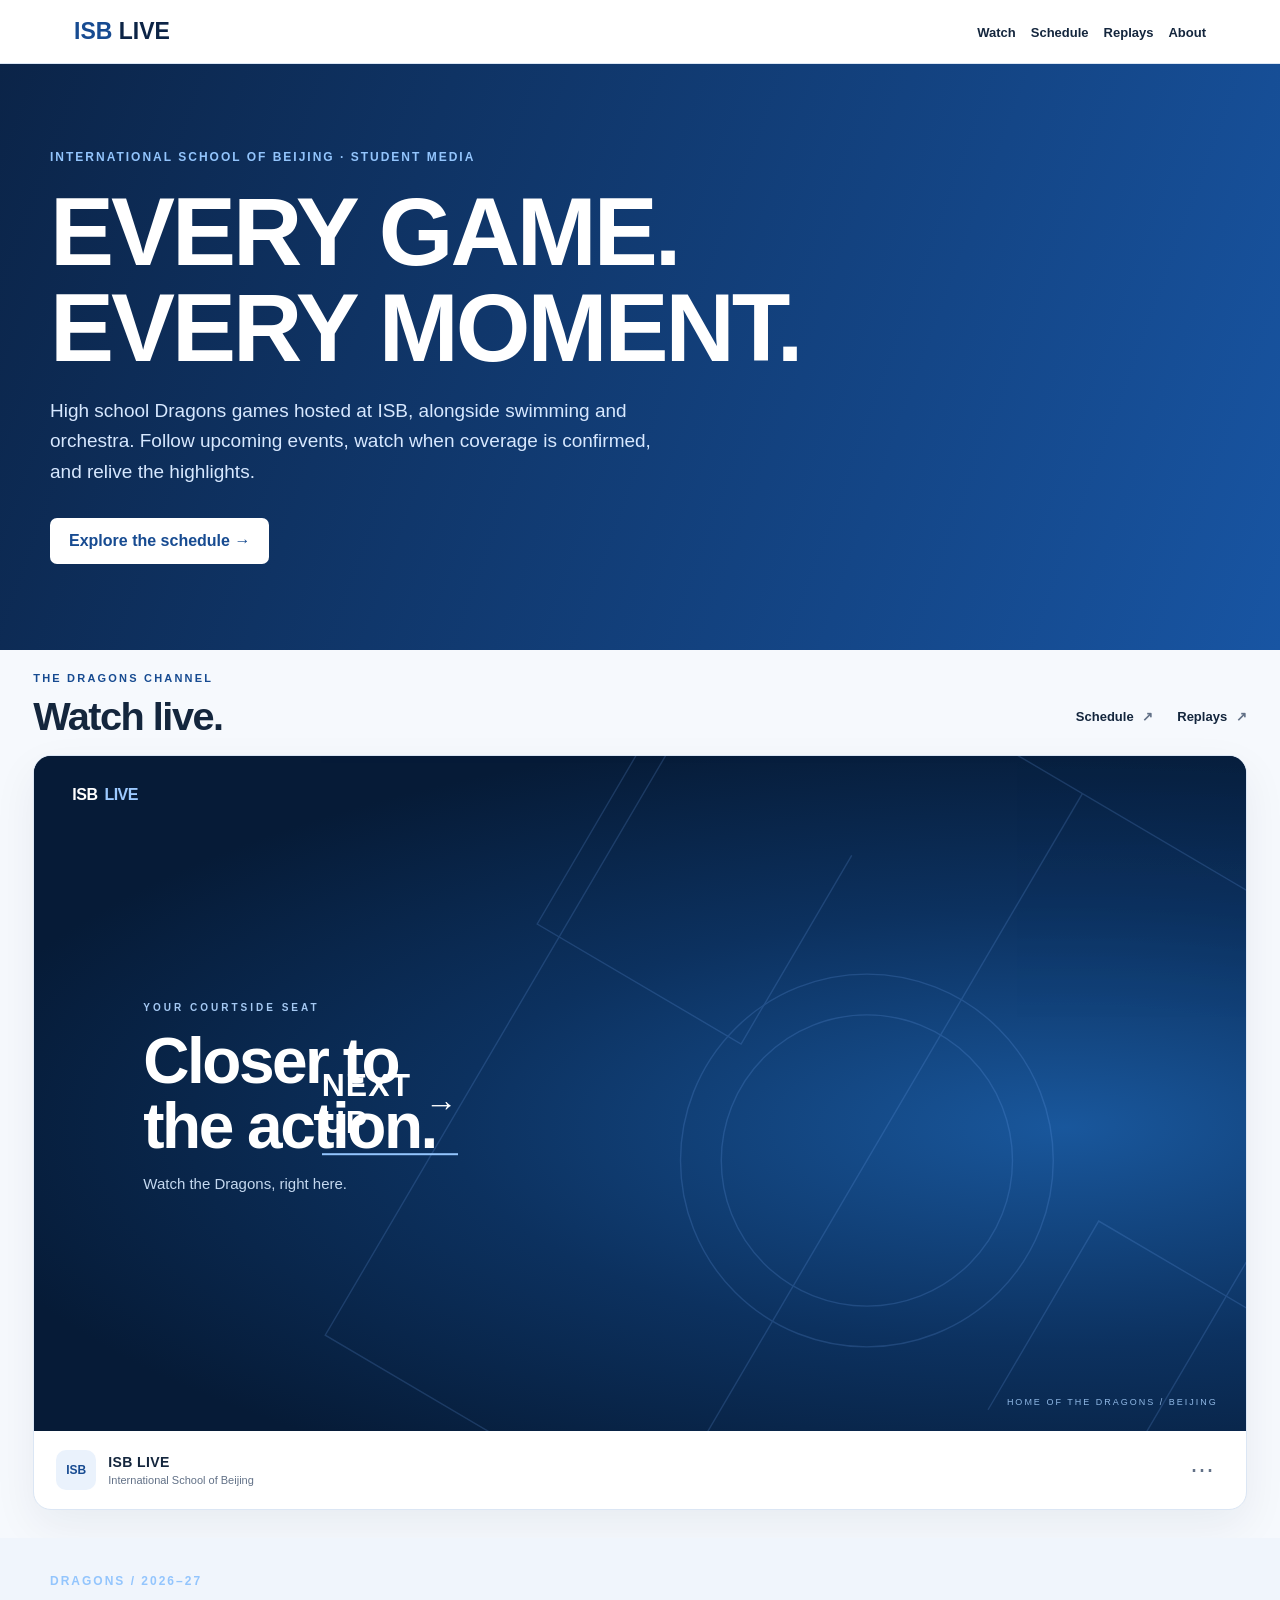
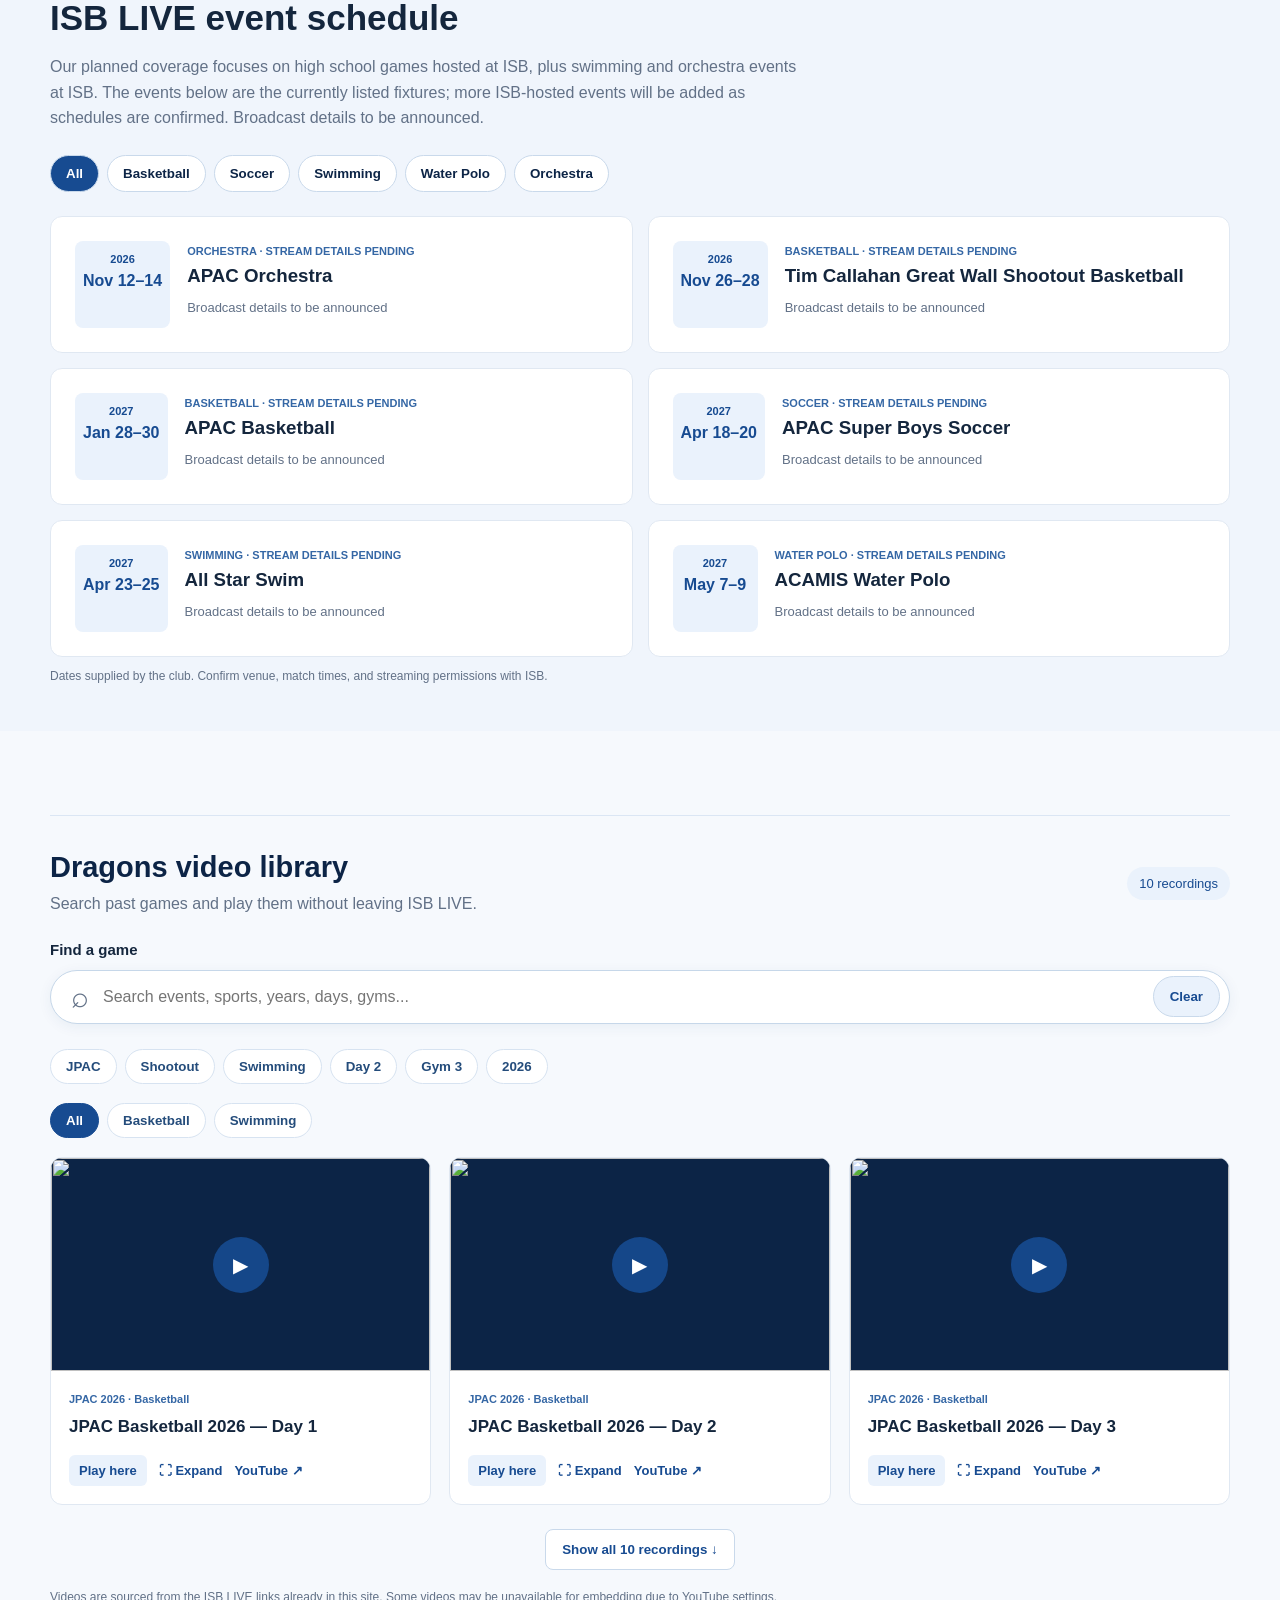
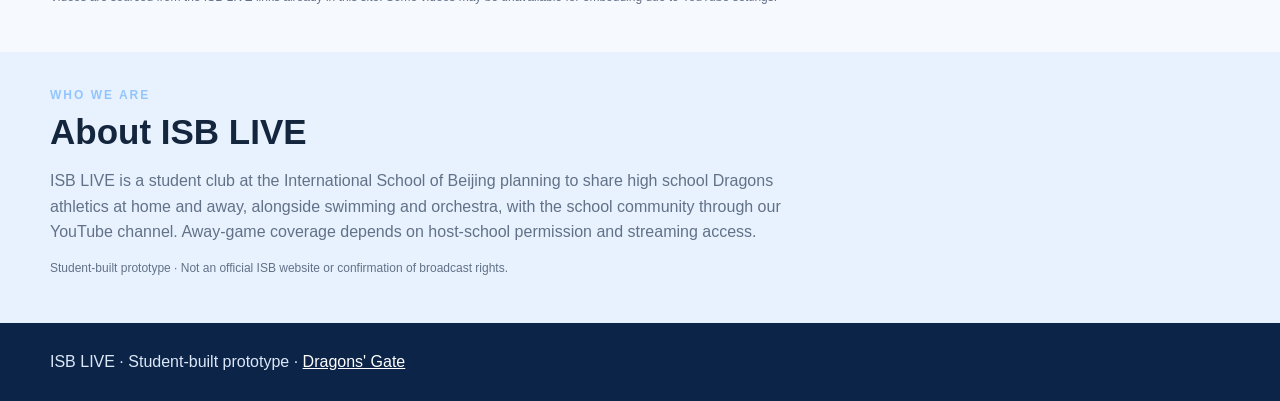
==== index.html @ 5bbef2be "Force latest responsive watch layout CSS to load" ====
<!doctype html>
<html lang="en">
<head>
<meta charset="utf-8"><meta name="viewport" content="width=device-width,initial-scale=1">
<title>ISB LIVE | Dragons</title>
<script src="page-navigation.js"></script>
<style>
:root{--blue:#174b91;--navy:#0c2446;--light:#eaf2fc;--ink:#14263d;--muted:#627187}*{box-sizing:border-box}body{margin:0;font-family:Arial,sans-serif;color:var(--ink);background:#f6f9fd}html{scroll-behavior:smooth;scroll-padding-top:0}section[id]{scroll-margin-top:0}header{z-index:10;background:white;border-bottom:1px solid #dbe6f4;position:relative;top:0}nav{max-width:1180px;margin:auto;padding:18px 24px;display:flex;justify-content:space-between;align-items:center;gap:16px}.logo{font-size:23px;font-weight:900;color:var(--blue)}.logo span{color:var(--navy)}nav a{color:var(--ink);text-decoration:none;font-size:13px;font-weight:bold;margin-left:15px}.hero{background:linear-gradient(110deg,#0b2448,#1855a3);color:white;padding:86px 24px}.wrap{max-width:1180px;margin:auto}.eyebrow{font-size:12px;letter-spacing:2px;text-transform:uppercase;font-weight:800;color:#93c5fd}.hero h1{font-size:clamp(48px,8vw,96px);line-height:1;letter-spacing:-3px;margin:20px 0}.hero p{max-width:610px;color:#d7e8ff;font-size:19px;line-height:1.6}.btn{transition:transform .25s ease,box-shadow .25s ease;display:inline-block;background:white;color:var(--blue);padding:14px 19px;border-radius:7px;font-weight:bold;text-decoration:none;margin-top:12px}.btn:hover{transform:translateY(-4px);box-shadow:0 12px 30px #071d3d55}.section{padding:36px 24px}.section h2{font-size:35px;margin:10px 0}.sub{color:var(--muted);line-height:1.6;max-width:760px}.livegrid{display:grid;grid-template-columns:1.5fr 1fr;gap:24px;margin-top:24px}.player{background:#091a31;color:white;border-radius:12px;min-height:300px;display:flex;flex-direction:column;justify-content:center;align-items:center;text-align:center;padding:25px}.player p{color:#b8cce5}.play{font-size:55px;color:#86b8f6}.side,.event,.replay{background:white;border:1px solid #e0e8f2;border-radius:12px;padding:24px}.pill{display:inline-block;background:#e9f2ff;color:#17559b;font-size:11px;font-weight:800;padding:8px 12px;border-radius:30px}.filters{display:flex;flex-wrap:wrap;gap:8px;margin:24px 0}.filter{background:white;border:1px solid #c9d9eb;color:var(--navy);padding:10px 15px;border-radius:30px;cursor:pointer;font-weight:bold}.filter{transition:background .25s,color .25s,transform .25s}.filter:hover{transform:translateY(-2px)}.filter.active{background:var(--blue);color:white}.events{display:grid;grid-template-columns:repeat(2,minmax(0,1fr));gap:15px}.event{display:flex;gap:17px;animation:cardIn .4s ease both;transition:transform .25s,box-shadow .25s}.event:hover{transform:translateY(-5px);box-shadow:0 14px 32px #173f7420}.date{min-width:85px;background:var(--light);color:var(--blue);border-radius:8px;text-align:center;padding:12px 8px;font-weight:900}.date small{display:block;font-size:11px;margin-bottom:7px}.event h3{margin:6px 0}.event p{color:var(--muted);font-size:13px}.tag{color:#3567a5;font-size:11px;font-weight:bold}.replays{display:grid;grid-template-columns:repeat(3,1fr);gap:18px;margin-top:24px}.replay{padding:0;overflow:hidden;min-width:0}.replay-body{padding:20px}.replay h3{font-size:19px;margin:0 0 8px}.replay a,.video-link{color:var(--blue);font-size:13px;font-weight:bold;line-height:1.6;text-underline-offset:3px}.video-frame{width:100%;aspect-ratio:16/9;min-height:200px;background:#091a31;overflow:hidden}.video-frame iframe,.video-frame video{display:block;width:100%;height:100%;border:0}.broadcast{min-width:0}.broadcast .video-frame{border-radius:12px}.video-frame video{object-fit:contain}.video-help{font-size:13px;line-height:1.6;color:var(--muted);margin:12px 0 0}a:focus-visible,button:focus-visible,select:focus-visible{outline:3px solid #3b82c9;outline-offset:4px}.replay-controls{display:flex;align-items:center;justify-content:space-between;gap:12px;margin-top:16px}.replay-controls select{flex:1;min-width:0;max-width:230px;padding:9px 30px 9px 12px;border:1px solid #e0e8f2;border-radius:7px;background:#f6f9fd;color:var(--ink);font:inherit;font-size:13px;cursor:pointer}.replay-meta{font-size:13px;color:var(--muted)}.replay-options.source-links{position:relative;margin:0;flex-shrink:0}.replay-options summary{display:flex;align-items:center;justify-content:center;list-style:none;width:44px;height:44px;border-radius:7px;font-size:24px;line-height:1;color:var(--muted)}.replay-options summary::-webkit-details-marker{display:none}.replay-options summary:hover,.replay-options[open] summary{background:var(--light);color:var(--blue)}.replay-options summary:focus-visible{outline:3px solid #3b82c9;outline-offset:2px}.source-menu{position:absolute;right:0;bottom:calc(100% + 6px);z-index:2;width:225px;padding:6px 16px 16px;background:white;border:1px solid #e0e8f2;border-radius:9px;box-shadow:0 8px 24px #0c244620}.source-menu a{display:block}.replay-options .source-menu a{margin-right:0}.player-refresh{margin-top:12px;padding:11px 15px;border:1px solid #c9d9eb;border-radius:7px;background:white;color:var(--blue);font:inherit;font-weight:bold;cursor:pointer}.source-links{margin-top:14px;font-size:13px;color:var(--muted)}.source-links summary{cursor:pointer;text-underline-offset:3px}.source-links a{display:inline-block;margin:12px 8px 0 0}.thumb{height:120px;background:linear-gradient(135deg,#0e315f,#3b82c9);color:white;font-size:45px;display:flex;align-items:center;justify-content:center;border-radius:7px;margin-bottom:15px}.reveal{opacity:0;transform:translateY(25px);transition:opacity .7s ease,transform .7s ease}.reveal.visible{opacity:1;transform:none}@keyframes cardIn{from{opacity:0;transform:translateY(14px)}to{opacity:1;transform:translateY(0)}}@media(prefers-reduced-motion:reduce){html{scroll-behavior:auto}.reveal{opacity:1;transform:none;transition:none}.event{animation:none}.btn,.filter{transition:none}}.about{background:#e8f2ff}.foot{background:#0b2448;color:#dce8f8;padding:30px 24px}.foot a{color:white}.note{font-size:12px;color:var(--muted)}@media(max-width:750px){.livegrid,.events,.replays{grid-template-columns:1fr}nav{flex-wrap:wrap}.hero{padding:65px 20px}.section{padding:30px 20px}}
</style>
<link rel="stylesheet" href="watch.css?v=8">
<link rel="stylesheet" href="dragons-library.css?v=5">
</head>
<body>
<header><nav><div class="logo">ISB <span>LIVE</span></div><div><a href="#watch">Watch</a><a href="#schedule">Schedule</a><a href="#replays">Replays</a><a href="#about">About</a></div></nav></header>
<section class="hero"><div class="wrap"><div class="eyebrow">International School of Beijing · Student Media</div><h1>EVERY GAME.<br>EVERY MOMENT.</h1><p>High school Dragons games hosted at ISB, alongside swimming and orchestra. Follow upcoming events, watch when coverage is confirmed, and relive the highlights.</p><a class="btn" href="#schedule">Explore the schedule →</a></div></section>
<section class="section watch-section" id="watch">
  <div class="wrap watch-wrap">
    <div class="watch-heading">
      <div><div class="eyebrow">THE DRAGONS CHANNEL</div><h2>Watch live.</h2></div>
      <div class="watch-links"><a href="#schedule">Schedule <span aria-hidden="true">↗</span></a><a href="#replays">Replays <span aria-hidden="true">↗</span></a></div>
    </div>
    <div class="watch-shell">
      <div class="live-stage">
        <div id="live-cover" class="live-cover">
          <svg class="court-art" viewBox="0 0 1040 585" preserveAspectRatio="xMidYMid slice" aria-hidden="true" focusable="false">
            <path d="M620-130 1180 200 810 830 250 500Z"/><path d="M900 35 530 665"/>
            <circle cx="715" cy="350" r="125"/><circle cx="715" cy="350" r="160"/>
            <path d="m527-15-95 162 175 103 95-162M994 667l95-162-175-103-95 162"/>
          </svg>
          <div class="stage-brand" aria-hidden="true">ISB <span>LIVE</span></div>
          <div class="cover-content">
            <span class="cover-kicker">YOUR COURTSIDE SEAT</span>
            <h3>Closer to<br>the action.</h3>
            <p>Watch the Dragons, right here.</p>
            <div class="live-cover-status" id="live-cover-status" aria-live="polite"><a class="next-up-link" href="#schedule">NEXT UP <span aria-hidden="true">→</span></a></div>
          </div>
          <span class="stage-caption" aria-hidden="true">HOME OF THE DRAGONS / BEIJING</span>
        </div>
        <!-- Loaded on request; the cover does not claim the channel is currently live. -->
        <iframe id="live-player" hidden data-src="https://www.youtube.com/embed/live_stream?channel=UCTDWdwy_Aghv8LF2LHGuQKw&amp;playsinline=1&amp;rel=0" title="ISB LIVE channel livestream" referrerpolicy="strict-origin-when-cross-origin" allow="accelerometer; autoplay; clipboard-write; encrypted-media; gyroscope; picture-in-picture; web-share" allowfullscreen></iframe>
      </div>
      <div class="watch-toolbar">
        <div class="channel-identity"><span class="channel-mark" aria-hidden="true">ISB</span><div><strong>ISB LIVE</strong><span>International School of Beijing</span></div></div>
        <div class="watch-actions">
          <button class="reload-live" type="button" id="refresh-live" hidden aria-controls="live-player" aria-label="Reload live player"><svg viewBox="0 0 24 24" width="18" height="18" fill="none" stroke="currentColor" stroke-width="1.7" aria-hidden="true"><path d="M20 7v5h-5M20 12a8 8 0 1 0-2 5M20 12l-4-5"/></svg><span>Reload</span></button>
          <details class="source-links replay-options live-options"><summary aria-label="Live playback help and options" title="Playback options">⋯</summary><div class="source-menu"><p>No picture? Reload when the broadcast starts. YouTube access and embedding must be available.</p><a href="#replays">Watch replays</a><a href="https://www.youtube.com/@ISBLiveStream/streams" target="_blank" rel="noopener noreferrer">YouTube channel ↗</a></div></details>
        </div>
      </div>
    </div>
    <p id="live-feedback" class="watch-feedback" role="status" aria-live="polite"></p>
    <noscript><p class="video-help">Enable JavaScript to load the live player, or <a href="https://www.youtube.com/@ISBLiveStream/streams" target="_blank" rel="noopener noreferrer">open the ISB LIVE channel</a>.</p></noscript>
  </div>
</section>
<section class="section" id="schedule" style="background:#f0f5fc"><div class="wrap"><div class="eyebrow">Dragons / 2026–27</div><h2>ISB LIVE event schedule</h2><p class="sub">Our planned coverage focuses on high school games hosted at ISB, plus swimming and orchestra events at ISB. The events below are the currently listed fixtures; more ISB-hosted events will be added as schedules are confirmed. Broadcast details to be announced.</p><div class="filters" id="filters"></div><div class="events" id="events"></div><p class="note">Dates supplied by the club. Confirm venue, match times, and streaming permissions with ISB.</p></div></section>
<section class="section" id="replays"><div class="wrap"></div></section>
<section class="section about" id="about"><div class="wrap"><div class="eyebrow">Who we are</div><h2>About ISB LIVE</h2><p class="sub">ISB LIVE is a student club at the International School of Beijing planning to share high school Dragons athletics at home and away, alongside swimming and orchestra, with the school community through our YouTube channel. Away-game coverage depends on host-school permission and streaming access.</p><p class="note">Student-built prototype · Not an official ISB website or confirmation of broadcast rights.</p></div></section>
<footer class="foot"><div class="wrap">ISB LIVE · Student-built prototype · <a href="https://www.isb.cn/dg">Dragons' Gate</a></div></footer>
<script src="video-players.js?v=6" defer></script>
<script src="dragons-library.js?v=5" defer></script>
<script>
const events=[
{date:"Nov 12–14",name:"APAC Orchestra",sport:"Orchestra",year:"2026"},
{date:"Nov 26–28",name:"Tim Callahan Great Wall Shootout Basketball",sport:"Basketball",year:"2026"},
{date:"Jan 28–30",name:"APAC Basketball",sport:"Basketball",year:"2027"},
{date:"Apr 18–20",name:"APAC Super Boys Soccer",sport:"Soccer",year:"2027"},
{date:"Apr 23–25",name:"All Star Swim",sport:"Swimming",year:"2027"},
{date:"May 7–9",name:"ACAMIS Water Polo",sport:"Water Polo",year:"2027"}
];
const categories=["All","Basketball","Soccer","Swimming","Water Polo","Orchestra"];let selected="All";
function render(){
document.getElementById("filters").innerHTML=categories.map(c=>'<button class="filter '+(c===selected?'active':'')+'" data-cat="'+c+'">'+c+'</button>').join("");
document.getElementById("events").innerHTML=events.filter(e=>selected==="All"||e.sport===selected).map(e=>'<article class="event"><div class="date"><small>'+e.year+'</small>'+e.date+'</div><div><span class="tag">'+e.sport.toUpperCase()+' · STREAM DETAILS PENDING</span><h3>'+e.name+'</h3><p>Broadcast details to be announced</p></div></article>').join("");
document.querySelectorAll(".filter").forEach(b=>b.onclick=()=>{selected=b.dataset.cat;render()});
}render();
function jumpToSection(hash,animate=true){const target=document.getElementById(hash.slice(1));if(!target)return;const top=target.getBoundingClientRect().top+window.scrollY;window.scrollTo({top,behavior:animate&&!window.matchMedia('(prefers-reduced-motion: reduce)').matches?'smooth':'instant'});}
document.querySelectorAll('a[href^="#"]').forEach(a=>a.addEventListener('click',e=>{const hash=a.getAttribute('href');if(!document.getElementById(hash.slice(1)))return;e.preventDefault();history.pushState(null,'',hash);jumpToSection(hash);}));
window.addEventListener('hashchange',()=>jumpToSection(location.hash,false));
window.addEventListener('load',()=>{if(location.hash)requestAnimationFrame(()=>jumpToSection(location.hash,false))});
const observer=new IntersectionObserver(entries=>{entries.forEach(entry=>{if(entry.isIntersecting){entry.target.classList.add('visible');observer.unobserve(entry.target)}})},{threshold:.08});document.querySelectorAll('.section .wrap,.hero .wrap').forEach(el=>{el.classList.add('reveal');observer.observe(el)});
</script>
</body></html>
---- watch.css ----
.watch-section { padding-top: 56px; padding-bottom: 48px; }
.watch-wrap { max-width: 1040px; }
.watch-heading { display: flex; align-items: end; justify-content: space-between; gap: 24px; margin-bottom: 24px; }
.watch-heading .eyebrow { color: var(--blue); font-size: 11px; letter-spacing: 2.2px; }
.watch-heading h2 { margin: 10px 0 0; font-size: clamp(32px, 4vw, 44px); letter-spacing: -1.5px; }
.watch-links { display: flex; gap: 24px; padding-bottom: 5px; }
.watch-links a { color: var(--ink); font-size: 13px; font-weight: bold; text-decoration: none; padding: 10px 0; }
.watch-links a:hover { color: var(--blue); }
.watch-links span { margin-left: 5px; color: var(--muted); }
.watch-shell { border: 1px solid #dbe6f4; border-radius: 18px; background: white; box-shadow: 0 16px 44px #0c244610; }
.live-stage { position: relative; aspect-ratio: 16 / 9; min-height: 240px; background: #061b37; border-radius: 17px 17px 0 0; overflow: hidden; }
.live-cover { position: absolute; inset: 0; color: white; background: radial-gradient(ellipse at 85% 55%, #19579c 0, #0c315f 42%, #061b37 78%); }
.court-art { position: absolute; inset: 0; width: 100%; height: 100%; fill: none; stroke: #79afff; stroke-width: 1.2; opacity: .18; }
.stage-brand { position: absolute; top: 30px; left: 38px; font-size: 16px; font-weight: 900; letter-spacing: -.5px; }
.stage-brand span { color: #9dcaff; margin-left: 3px; }
.cover-content { position: absolute; top: 50%; left: 9%; transform: translateY(-44%); }
.cover-kicker { font-size: 10px; font-weight: bold; letter-spacing: 3px; color: #a5c9f3; }
.cover-content h3 { margin: 14px 0 16px; font-size: clamp(36px, 5.5vw, 66px); line-height: 1.02; letter-spacing: -2.5px; }
.cover-content p { margin: 0 0 24px; font-size: 15px; color: #c4d8ef; }
.start-live { display: inline-flex; align-items: center; gap: 9px; min-height: 48px; padding: 13px 22px; border: 0; border-radius: 7px; color: #0b315f; background: white; font: inherit; font-size: 14px; font-weight: bold; cursor: pointer; transition: background .2s, box-shadow .2s; }
.start-live:hover { background: #eaf2fc; box-shadow: 0 5px 24px #0003; }
.cover-note { display: block; margin-top: 13px; font-size: 11px; color: #a5c1df; }
.stage-caption { position: absolute; right: 28px; bottom: 24px; font-size: 9px; letter-spacing: 2px; color: #90b8e5; }
.live-stage iframe { display: block; width: 100%; height: 100%; position: absolute; inset: 0; border: 0; }
.live-stage [hidden], .watch-actions [hidden] { display: none; }
.watch-toolbar { display: flex; align-items: center; justify-content: space-between; gap: 12px; padding: 17px 22px; }
.channel-identity { display: flex; align-items: center; gap: 12px; min-width: 0; }
.channel-mark { display: grid; place-items: center; flex-shrink: 0; width: 40px; height: 40px; background: #eaf2fc; color: var(--blue); border-radius: 10px; font-size: 12px; font-weight: 900; }
.channel-identity strong { display: block; font-size: 14px; letter-spacing: .4px; }
.channel-identity div > span { display: block; margin-top: 4px; font-size: 11px; color: var(--muted); }
.watch-actions { display: flex; align-items: center; gap: 8px; }
.reload-live { display: inline-flex; align-items: center; gap: 7px; min-width: 44px; min-height: 44px; padding: 9px 12px; border: 0; border-radius: 7px; background: transparent; color: var(--muted); font: inherit; font-size: 12px; cursor: pointer; }
.reload-live:hover { background: var(--light); color: var(--blue); }
.live-options .source-menu { width: min(270px, calc(100vw - 76px)); }
.live-options .source-menu p { margin: 9px 0 2px; line-height: 1.6; color: var(--muted); }
.live-options .source-menu a { color: var(--blue); font-weight: bold; }
.watch-feedback { margin: 12px 2px 0; color: var(--muted); font-size: 12px; line-height: 1.5; }
.watch-feedback:empty { display: none; }
@media (max-width: 600px) {
  .watch-section { padding-top: 36px; padding-bottom: 36px; }
  .watch-heading { gap: 12px; }
  .watch-links { gap: 16px; }
  .watch-links a { font-size: 12px; }
  .watch-heading h2 { font-size: 32px; }
  .watch-heading .eyebrow { font-size: 9px; letter-spacing: 1.5px; }
  .live-stage { aspect-ratio: 4 / 5; max-height: 460px; }
  .stage-brand { top: 24px; left: 24px; font-size: 14px; }
  .cover-content { left: 26px; right: 20px; transform: translateY(-40%); }
  .cover-content h3 { font-size: clamp(38px, 9vw, 54px); letter-spacing: -1.8px; }
  .cover-content p { font-size: 13px; }
  .cover-kicker { font-size: 9px; letter-spacing: 2px; }
  .stage-caption { left: 26px; right: auto; bottom: 22px; font-size: 8px; letter-spacing: 1.3px; }
  .watch-toolbar { padding: 12px; gap: 4px; }
  .channel-identity { gap: 8px; }
  .channel-identity div > span { max-width: 150px; line-height: 1.4; }
  .channel-mark { width: 34px; height: 34px; border-radius: 8px; font-size: 11px; }
  .watch-actions { gap: 0; }
  .reload-live { padding: 10px; }
  .reload-live span { display: none; }
  .live-stage.is-playing { aspect-ratio: 16 / 9; max-height: none; }
}
@media (prefers-reduced-motion: reduce) {
  .start-live { transition: none; }
}
@media (max-width: 380px) {
  .watch-heading { align-items: start; flex-direction: column; gap: 8px; }
  .watch-links { padding-bottom: 0; }
}

/* Cover: headline stays left; broadcast status or schedule shortcut lives right. */
.live-cover-status{position:absolute;left:59%;right:6%;top:48%;transform:translateY(-40%);z-index:2;text-align:left}.next-up-link{display:inline-flex;align-items:center;gap:14px;color:#fff;text-decoration:none;font-size:clamp(21px,2.5vw,33px);font-weight:900;letter-spacing:1px;border-bottom:2px solid #93c5fd;padding-bottom:12px;transition:transform .2s}.next-up-link:hover{transform:translateX(7px)}.live-now-heading{display:block;color:#ff555c;font-weight:900;font-size:clamp(19px,2vw,28px);letter-spacing:1px;margin-bottom:15px}.live-now-list{list-style:none;margin:0;padding:0;display:grid;gap:12px}.live-now-list button{font:inherit;font-size:17px;font-weight:700;color:white;background:#ffffff14;border:1px solid #ffffff55;border-radius:10px;padding:12px 15px;text-align:left;cursor:pointer;width:100%}.live-now-list button:hover{background:#ffffff2b}@media(max-width:600px){.live-cover-status{top:auto;bottom:55px;left:26px;right:22px;transform:none}.cover-content{top:35%}.next-up-link{font-size:21px}.live-now-heading{font-size:18px}.live-now-list button{font-size:14px;padding:9px}}

/* Desktop: the Watch panel fills the viewport width and fits the viewport height. */
.watch-section{padding:22px clamp(14px,2.6vw,44px) 28px}.watch-wrap{max-width:none;width:100%}.watch-heading{margin-bottom:16px}.watch-heading h2{font-size:clamp(30px,3.1vw,44px)}.watch-shell{width:100%;max-width:none}.live-stage{aspect-ratio:auto;height:clamp(360px,calc(100svh - 225px),740px);min-height:360px}.cover-content{left:9%;top:50%;transform:translateY(-44%)}.cover-content h3{font-size:clamp(40px,5vw,76px)}.live-cover-status{left:61%;right:5%}@media(max-width:700px){.watch-section{padding:22px 14px}.watch-heading{flex-wrap:wrap}.live-stage{height:clamp(430px,72svh,650px);aspect-ratio:auto}.cover-content{left:7%;top:35%;transform:translateY(-40%)}.live-cover-status{left:7%;right:7%;top:auto;bottom:13%;transform:none}.stage-brand{left:7%}}
---- dragons-library.css ----
.archive-library{margin-top:48px;border-top:1px solid #dbe6f4;padding-top:35px}.archive-top{display:flex;align-items:center;justify-content:space-between;gap:16px}.archive-top h3{font-size:27px;margin:0 0 8px;color:#0c2446}.archive-top p{margin:0;color:#627187;line-height:1.5}.archive-count{font-size:13px;color:#174b91;background:#eaf2fc;border-radius:30px;padding:9px 12px;white-space:nowrap}.archive-search{display:flex;align-items:center;gap:12px;margin:25px 0}.archive-search label{font-size:13px;font-weight:bold;white-space:nowrap}.archive-search input{flex:1;min-width:0;border:1px solid #c9d9eb;border-radius:8px;padding:13px 15px;font:inherit;background:#fff}.archive-search button,.archive-more{border:1px solid #c9d9eb;border-radius:8px;background:#fff;color:#174b91;font-weight:bold;padding:12px 16px;cursor:pointer}.archive-results{display:grid;grid-template-columns:repeat(3,minmax(0,1fr));gap:18px}.archive-card{min-width:0;background:white;border:1px solid #e0e8f2;border-radius:12px;overflow:hidden}.archive-thumbnail{position:relative;width:100%;aspect-ratio:16/9;display:block;border:0;background:#0c2446;padding:0;cursor:pointer;overflow:hidden}.archive-thumbnail img{width:100%;height:100%;object-fit:cover;display:block}.archive-play{position:absolute;top:50%;left:50%;transform:translate(-50%,-50%);display:grid;place-items:center;width:56px;height:56px;border-radius:50%;background:#174b91e8;color:#fff;font-size:20px}.archive-card iframe{display:block;width:100%;aspect-ratio:16/9;border:0;background:#091a31}.archive-card-body{padding:18px}.archive-label{color:#3567a5;font-size:11px;font-weight:bold}.archive-card h4{margin:8px 0 16px;font-size:17px;line-height:1.4}.archive-actions{display:flex;align-items:center;flex-wrap:wrap;gap:12px}.archive-actions button,.archive-actions a{border:0;background:none;color:#174b91;padding:0;font-size:13px;font-weight:bold;cursor:pointer;text-decoration:none}.archive-actions button:first-child{background:#eaf2fc;border-radius:6px;padding:8px 10px}.archive-more{display:block;margin:24px auto 0}.archive-footnote{font-size:12px;color:#627187;margin-top:20px}.archive-expanded{grid-column:span 2}.archive-expanded iframe{aspect-ratio:16/9}#archive-empty{color:#627187;padding:25px 0}@media(max-width:900px){.archive-results{grid-template-columns:repeat(2,minmax(0,1fr))}}@media(max-width:600px){.archive-results{grid-template-columns:1fr}.archive-search{flex-wrap:wrap}.archive-search label{width:100%}.archive-expanded{grid-column:span 1}.archive-top{align-items:flex-start;flex-direction:column}}
.archive-search{display:block}.archive-search>label{display:block;margin-bottom:12px;font-size:15px}.archive-search-box{display:flex;align-items:center;gap:10px;background:white;border:1px solid #c6d7e9;border-radius:32px;padding:5px 9px 5px 20px;box-shadow:0 3px 14px #173f7410}.archive-search-box:focus-within{border-color:#174b91;box-shadow:0 5px 22px #173f7420}.archive-search-box>span{font-size:30px;color:#627187}.archive-search-box input{border:0;outline:0;box-shadow:none;padding:12px 4px;background:transparent}.archive-search-box button{border-radius:22px;background:#eaf2fc}.archive-suggestions,.archive-filters{display:flex;flex-wrap:wrap;gap:8px;margin:12px 0}.archive-suggestions button,.archive-filters button{background:white;border:1px solid #d7e3f1;color:#244c7b;padding:9px 15px;border-radius:30px;cursor:pointer;font-weight:600}.archive-suggestions button:hover,.archive-filters button:hover{background:#eaf2fc}.archive-filters{margin:19px 0}.archive-filters button.active{background:#174b91;color:white;border-color:#174b91}.archive-top h2{font-size:29px;margin:0 0 8px;color:#0c2446}@media(max-width:600px){.archive-search-box{width:100%}.archive-search-box input{min-width:0}.archive-search-box button{padding:10px}}
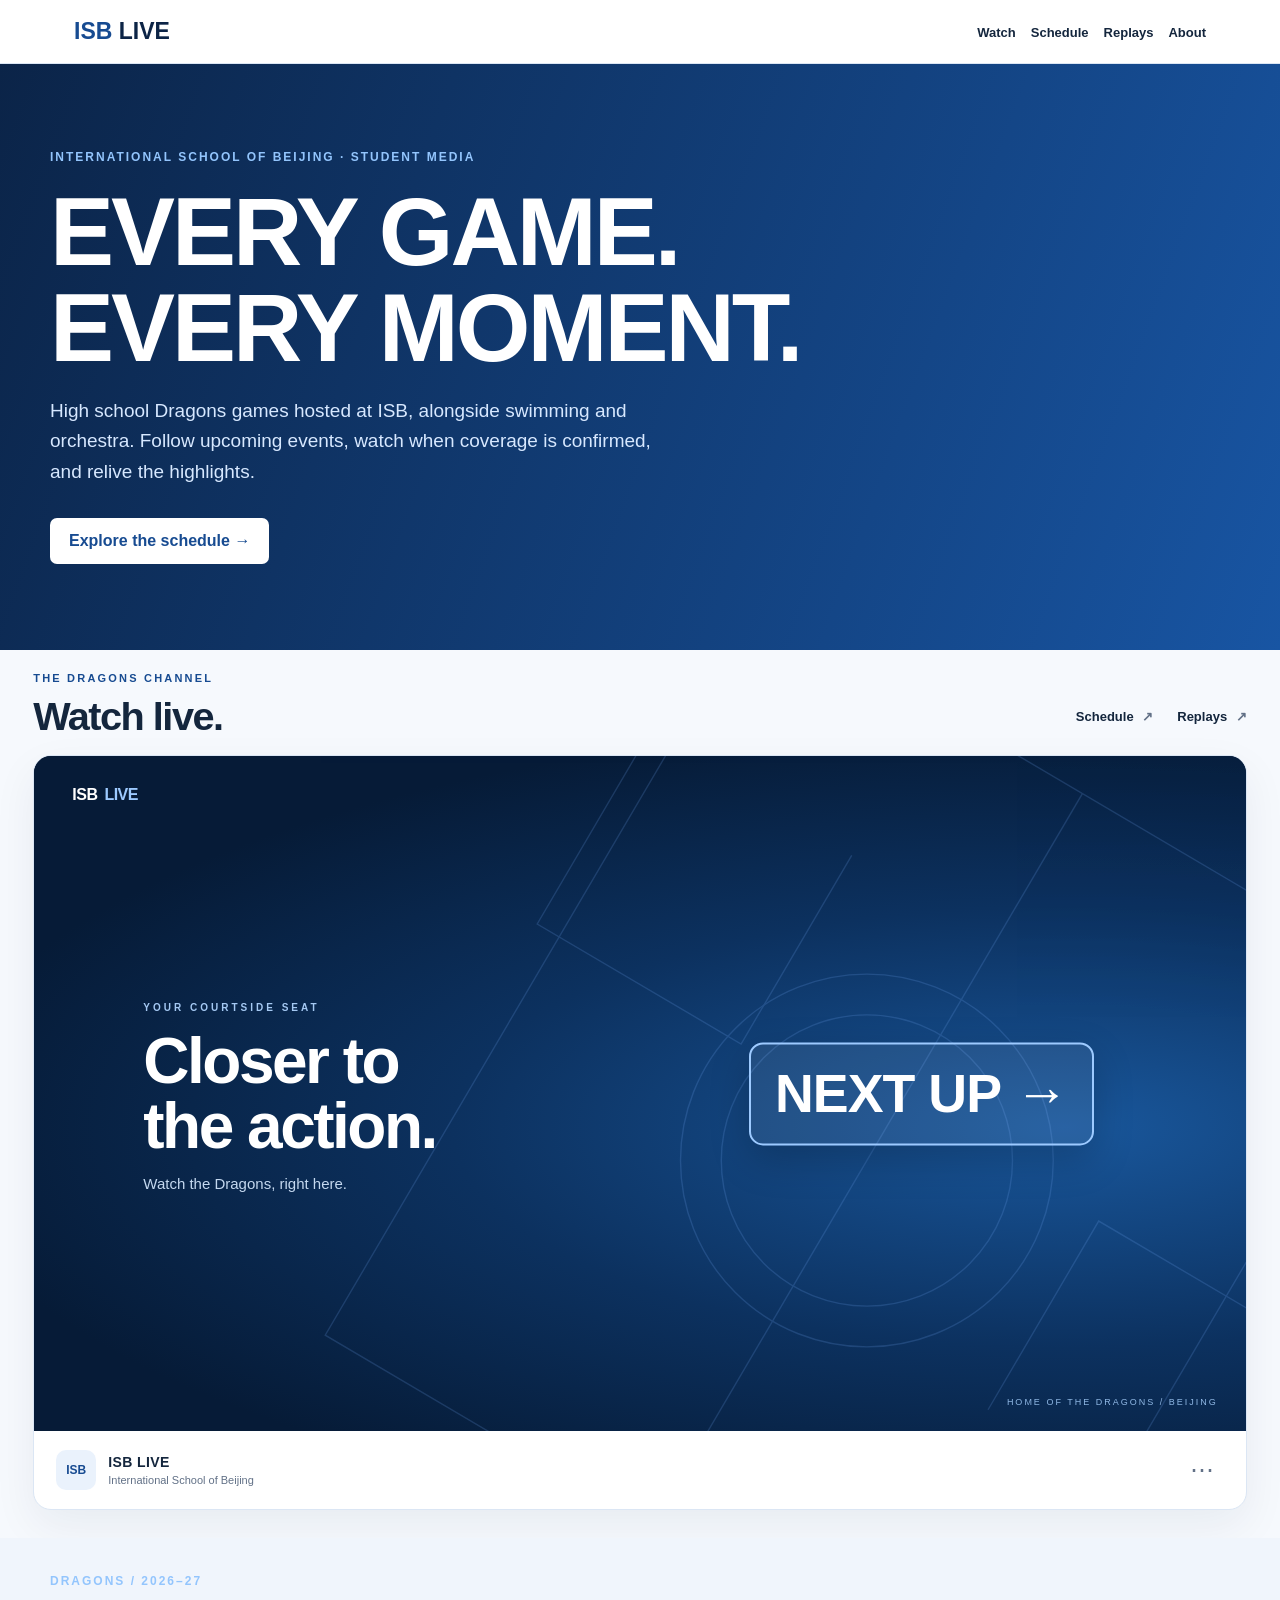
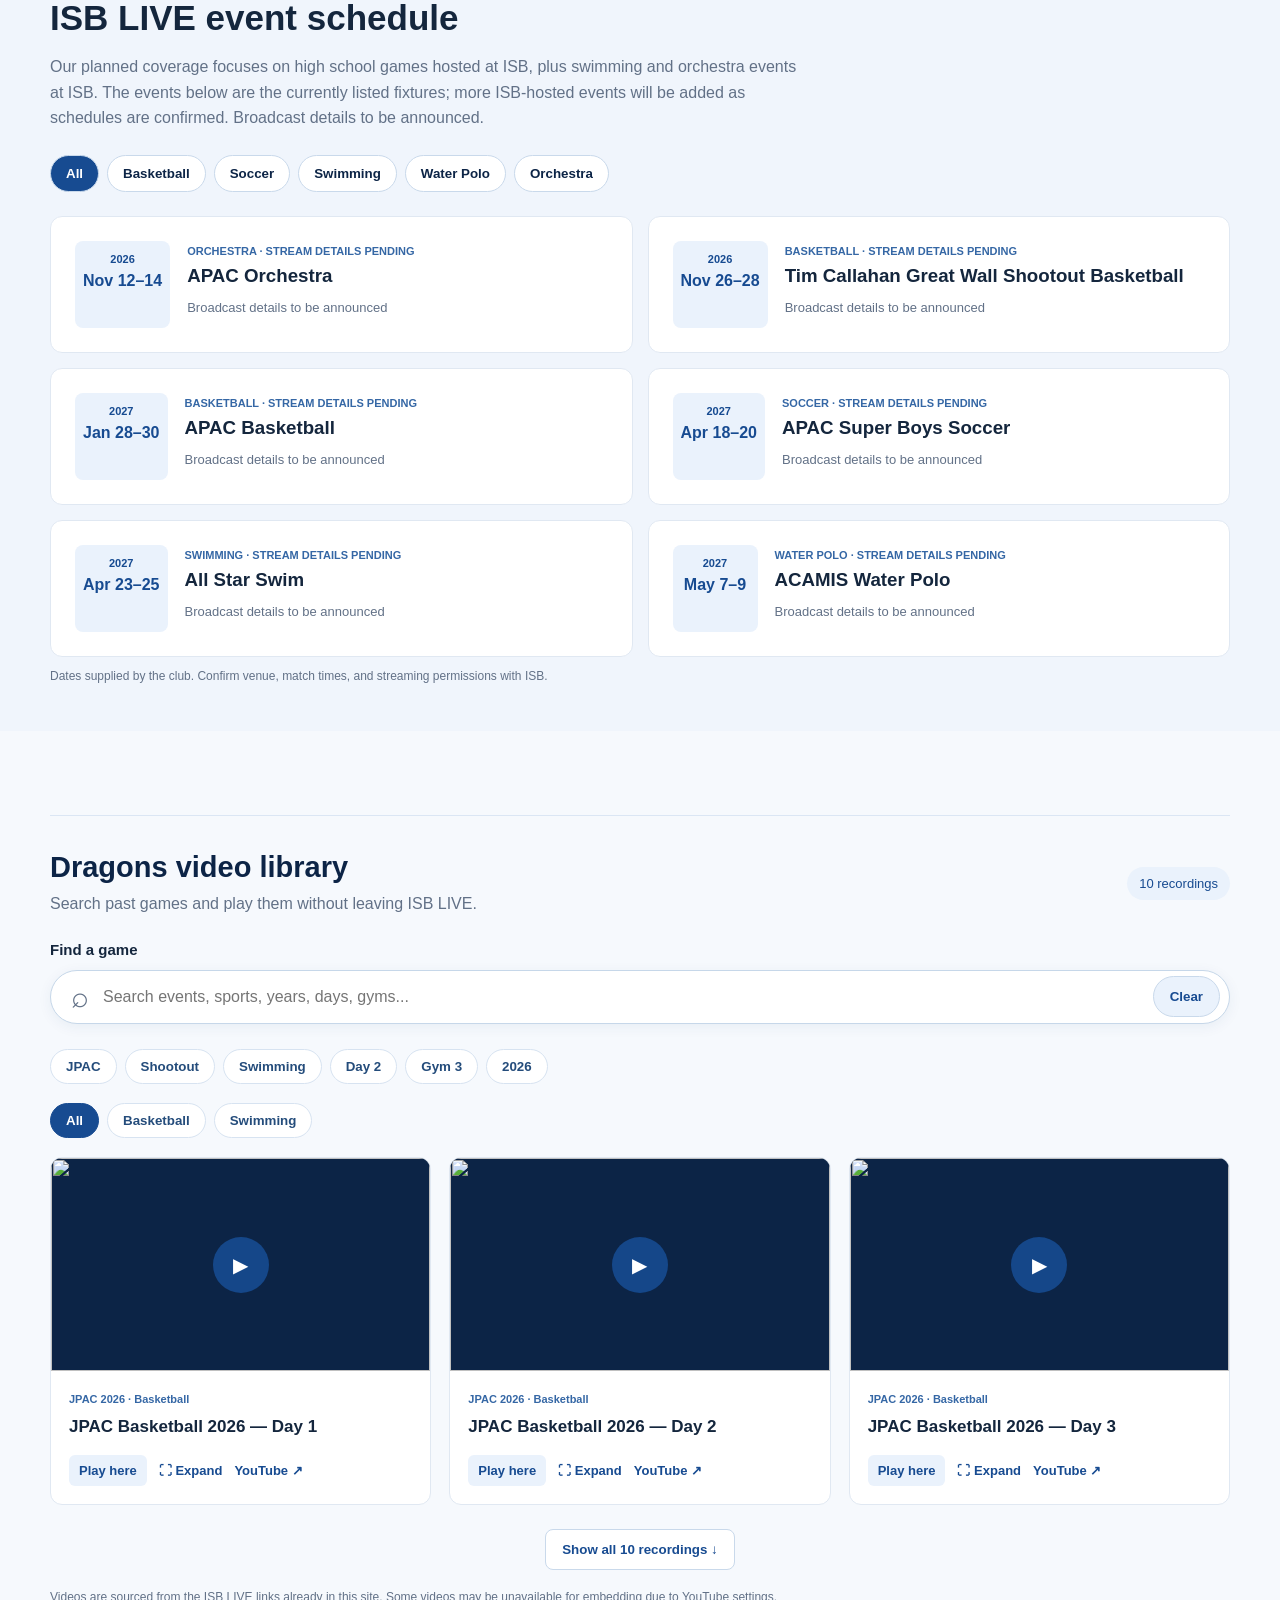
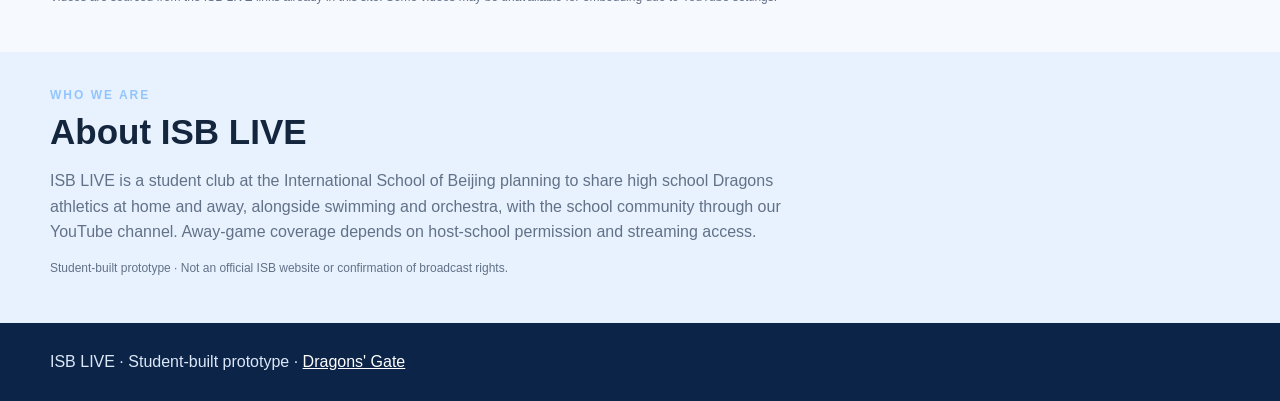
==== commit 5c251a35: "Move status outside left headline and refresh assets" ====
--- a/index.html
+++ b/index.html
@@ -7,7 +7,7 @@
 <style>
 :root{--blue:#174b91;--navy:#0c2446;--light:#eaf2fc;--ink:#14263d;--muted:#627187}*{box-sizing:border-box}body{margin:0;font-family:Arial,sans-serif;color:var(--ink);background:#f6f9fd}html{scroll-behavior:smooth;scroll-padding-top:0}section[id]{scroll-margin-top:0}header{z-index:10;background:white;border-bottom:1px solid #dbe6f4;position:relative;top:0}nav{max-width:1180px;margin:auto;padding:18px 24px;display:flex;justify-content:space-between;align-items:center;gap:16px}.logo{font-size:23px;font-weight:900;color:var(--blue)}.logo span{color:var(--navy)}nav a{color:var(--ink);text-decoration:none;font-size:13px;font-weight:bold;margin-left:15px}.hero{background:linear-gradient(110deg,#0b2448,#1855a3);color:white;padding:86px 24px}.wrap{max-width:1180px;margin:auto}.eyebrow{font-size:12px;letter-spacing:2px;text-transform:uppercase;font-weight:800;color:#93c5fd}.hero h1{font-size:clamp(48px,8vw,96px);line-height:1;letter-spacing:-3px;margin:20px 0}.hero p{max-width:610px;color:#d7e8ff;font-size:19px;line-height:1.6}.btn{transition:transform .25s ease,box-shadow .25s ease;display:inline-block;background:white;color:var(--blue);padding:14px 19px;border-radius:7px;font-weight:bold;text-decoration:none;margin-top:12px}.btn:hover{transform:translateY(-4px);box-shadow:0 12px 30px #071d3d55}.section{padding:36px 24px}.section h2{font-size:35px;margin:10px 0}.sub{color:var(--muted);line-height:1.6;max-width:760px}.livegrid{display:grid;grid-template-columns:1.5fr 1fr;gap:24px;margin-top:24px}.player{background:#091a31;color:white;border-radius:12px;min-height:300px;display:flex;flex-direction:column;justify-content:center;align-items:center;text-align:center;padding:25px}.player p{color:#b8cce5}.play{font-size:55px;color:#86b8f6}.side,.event,.replay{background:white;border:1px solid #e0e8f2;border-radius:12px;padding:24px}.pill{display:inline-block;background:#e9f2ff;color:#17559b;font-size:11px;font-weight:800;padding:8px 12px;border-radius:30px}.filters{display:flex;flex-wrap:wrap;gap:8px;margin:24px 0}.filter{background:white;border:1px solid #c9d9eb;color:var(--navy);padding:10px 15px;border-radius:30px;cursor:pointer;font-weight:bold}.filter{transition:background .25s,color .25s,transform .25s}.filter:hover{transform:translateY(-2px)}.filter.active{background:var(--blue);color:white}.events{display:grid;grid-template-columns:repeat(2,minmax(0,1fr));gap:15px}.event{display:flex;gap:17px;animation:cardIn .4s ease both;transition:transform .25s,box-shadow .25s}.event:hover{transform:translateY(-5px);box-shadow:0 14px 32px #173f7420}.date{min-width:85px;background:var(--light);color:var(--blue);border-radius:8px;text-align:center;padding:12px 8px;font-weight:900}.date small{display:block;font-size:11px;margin-bottom:7px}.event h3{margin:6px 0}.event p{color:var(--muted);font-size:13px}.tag{color:#3567a5;font-size:11px;font-weight:bold}.replays{display:grid;grid-template-columns:repeat(3,1fr);gap:18px;margin-top:24px}.replay{padding:0;overflow:hidden;min-width:0}.replay-body{padding:20px}.replay h3{font-size:19px;margin:0 0 8px}.replay a,.video-link{color:var(--blue);font-size:13px;font-weight:bold;line-height:1.6;text-underline-offset:3px}.video-frame{width:100%;aspect-ratio:16/9;min-height:200px;background:#091a31;overflow:hidden}.video-frame iframe,.video-frame video{display:block;width:100%;height:100%;border:0}.broadcast{min-width:0}.broadcast .video-frame{border-radius:12px}.video-frame video{object-fit:contain}.video-help{font-size:13px;line-height:1.6;color:var(--muted);margin:12px 0 0}a:focus-visible,button:focus-visible,select:focus-visible{outline:3px solid #3b82c9;outline-offset:4px}.replay-controls{display:flex;align-items:center;justify-content:space-between;gap:12px;margin-top:16px}.replay-controls select{flex:1;min-width:0;max-width:230px;padding:9px 30px 9px 12px;border:1px solid #e0e8f2;border-radius:7px;background:#f6f9fd;color:var(--ink);font:inherit;font-size:13px;cursor:pointer}.replay-meta{font-size:13px;color:var(--muted)}.replay-options.source-links{position:relative;margin:0;flex-shrink:0}.replay-options summary{display:flex;align-items:center;justify-content:center;list-style:none;width:44px;height:44px;border-radius:7px;font-size:24px;line-height:1;color:var(--muted)}.replay-options summary::-webkit-details-marker{display:none}.replay-options summary:hover,.replay-options[open] summary{background:var(--light);color:var(--blue)}.replay-options summary:focus-visible{outline:3px solid #3b82c9;outline-offset:2px}.source-menu{position:absolute;right:0;bottom:calc(100% + 6px);z-index:2;width:225px;padding:6px 16px 16px;background:white;border:1px solid #e0e8f2;border-radius:9px;box-shadow:0 8px 24px #0c244620}.source-menu a{display:block}.replay-options .source-menu a{margin-right:0}.player-refresh{margin-top:12px;padding:11px 15px;border:1px solid #c9d9eb;border-radius:7px;background:white;color:var(--blue);font:inherit;font-weight:bold;cursor:pointer}.source-links{margin-top:14px;font-size:13px;color:var(--muted)}.source-links summary{cursor:pointer;text-underline-offset:3px}.source-links a{display:inline-block;margin:12px 8px 0 0}.thumb{height:120px;background:linear-gradient(135deg,#0e315f,#3b82c9);color:white;font-size:45px;display:flex;align-items:center;justify-content:center;border-radius:7px;margin-bottom:15px}.reveal{opacity:0;transform:translateY(25px);transition:opacity .7s ease,transform .7s ease}.reveal.visible{opacity:1;transform:none}@keyframes cardIn{from{opacity:0;transform:translateY(14px)}to{opacity:1;transform:translateY(0)}}@media(prefers-reduced-motion:reduce){html{scroll-behavior:auto}.reveal{opacity:1;transform:none;transition:none}.event{animation:none}.btn,.filter{transition:none}}.about{background:#e8f2ff}.foot{background:#0b2448;color:#dce8f8;padding:30px 24px}.foot a{color:white}.note{font-size:12px;color:var(--muted)}@media(max-width:750px){.livegrid,.events,.replays{grid-template-columns:1fr}nav{flex-wrap:wrap}.hero{padding:65px 20px}.section{padding:30px 20px}}
 </style>
-<link rel="stylesheet" href="watch.css?v=8">
+<link rel="stylesheet" href="watch.css?v=9">
 <link rel="stylesheet" href="dragons-library.css?v=5">
 </head>
 <body>
@@ -32,8 +32,8 @@
             <span class="cover-kicker">YOUR COURTSIDE SEAT</span>
             <h3>Closer to<br>the action.</h3>
             <p>Watch the Dragons, right here.</p>
-            <div class="live-cover-status" id="live-cover-status" aria-live="polite"><a class="next-up-link" href="#schedule">NEXT UP <span aria-hidden="true">→</span></a></div>
           </div>
+          <div class="live-cover-status" id="live-cover-status" aria-live="polite"><a class="next-up-link" href="#schedule">NEXT UP <span aria-hidden="true">→</span></a></div>
           <span class="stage-caption" aria-hidden="true">HOME OF THE DRAGONS / BEIJING</span>
         </div>
         <!-- Loaded on request; the cover does not claim the channel is currently live. -->
@@ -55,7 +55,7 @@
 <section class="section" id="replays"><div class="wrap"></div></section>
 <section class="section about" id="about"><div class="wrap"><div class="eyebrow">Who we are</div><h2>About ISB LIVE</h2><p class="sub">ISB LIVE is a student club at the International School of Beijing planning to share high school Dragons athletics at home and away, alongside swimming and orchestra, with the school community through our YouTube channel. Away-game coverage depends on host-school permission and streaming access.</p><p class="note">Student-built prototype · Not an official ISB website or confirmation of broadcast rights.</p></div></section>
 <footer class="foot"><div class="wrap">ISB LIVE · Student-built prototype · <a href="https://www.isb.cn/dg">Dragons' Gate</a></div></footer>
-<script src="video-players.js?v=6" defer></script>
+<script src="video-players.js?v=9" defer></script>
 <script src="dragons-library.js?v=5" defer></script>
 <script>
 const events=[
--- a/watch.css
+++ b/watch.css
@@ -72,3 +72,6 @@
 
 /* Desktop: the Watch panel fills the viewport width and fits the viewport height. */
 .watch-section{padding:22px clamp(14px,2.6vw,44px) 28px}.watch-wrap{max-width:none;width:100%}.watch-heading{margin-bottom:16px}.watch-heading h2{font-size:clamp(30px,3.1vw,44px)}.watch-shell{width:100%;max-width:none}.live-stage{aspect-ratio:auto;height:clamp(360px,calc(100svh - 225px),740px);min-height:360px}.cover-content{left:9%;top:50%;transform:translateY(-44%)}.cover-content h3{font-size:clamp(40px,5vw,76px)}.live-cover-status{left:61%;right:5%}@media(max-width:700px){.watch-section{padding:22px 14px}.watch-heading{flex-wrap:wrap}.live-stage{height:clamp(430px,72svh,650px);aspect-ratio:auto}.cover-content{left:7%;top:35%;transform:translateY(-40%)}.live-cover-status{left:7%;right:7%;top:auto;bottom:13%;transform:none}.stage-brand{left:7%}}
+
+/* Status must be a sibling of the left headline, positioned against the entire cover. */
+.live-cover-status{position:absolute;top:50%;left:auto;right:7%;width:34%;transform:translateY(-50%);z-index:3}.next-up-link{display:inline-flex;font-size:clamp(32px,4.2vw,66px);line-height:1.1;letter-spacing:-1px;font-weight:900;padding:20px 24px;background:#ffffff12;border:2px solid #9dcaff;border-radius:14px;box-shadow:0 14px 40px #0003;white-space:nowrap}.next-up-link:hover{background:#ffffff25;transform:translateX(5px)}.live-now-heading{font-size:clamp(23px,2.7vw,39px)}.live-now-list button{font-size:clamp(16px,1.5vw,22px)}.live-stage:fullscreen{width:100vw;height:100vh;aspect-ratio:auto;background:#000}.live-stage:fullscreen iframe{width:100%;height:100%}@media(max-width:700px){.live-cover-status{top:auto;left:7%;right:7%;width:auto;bottom:10%;transform:none}.next-up-link{font-size:clamp(26px,7vw,42px);padding:15px 18px}}
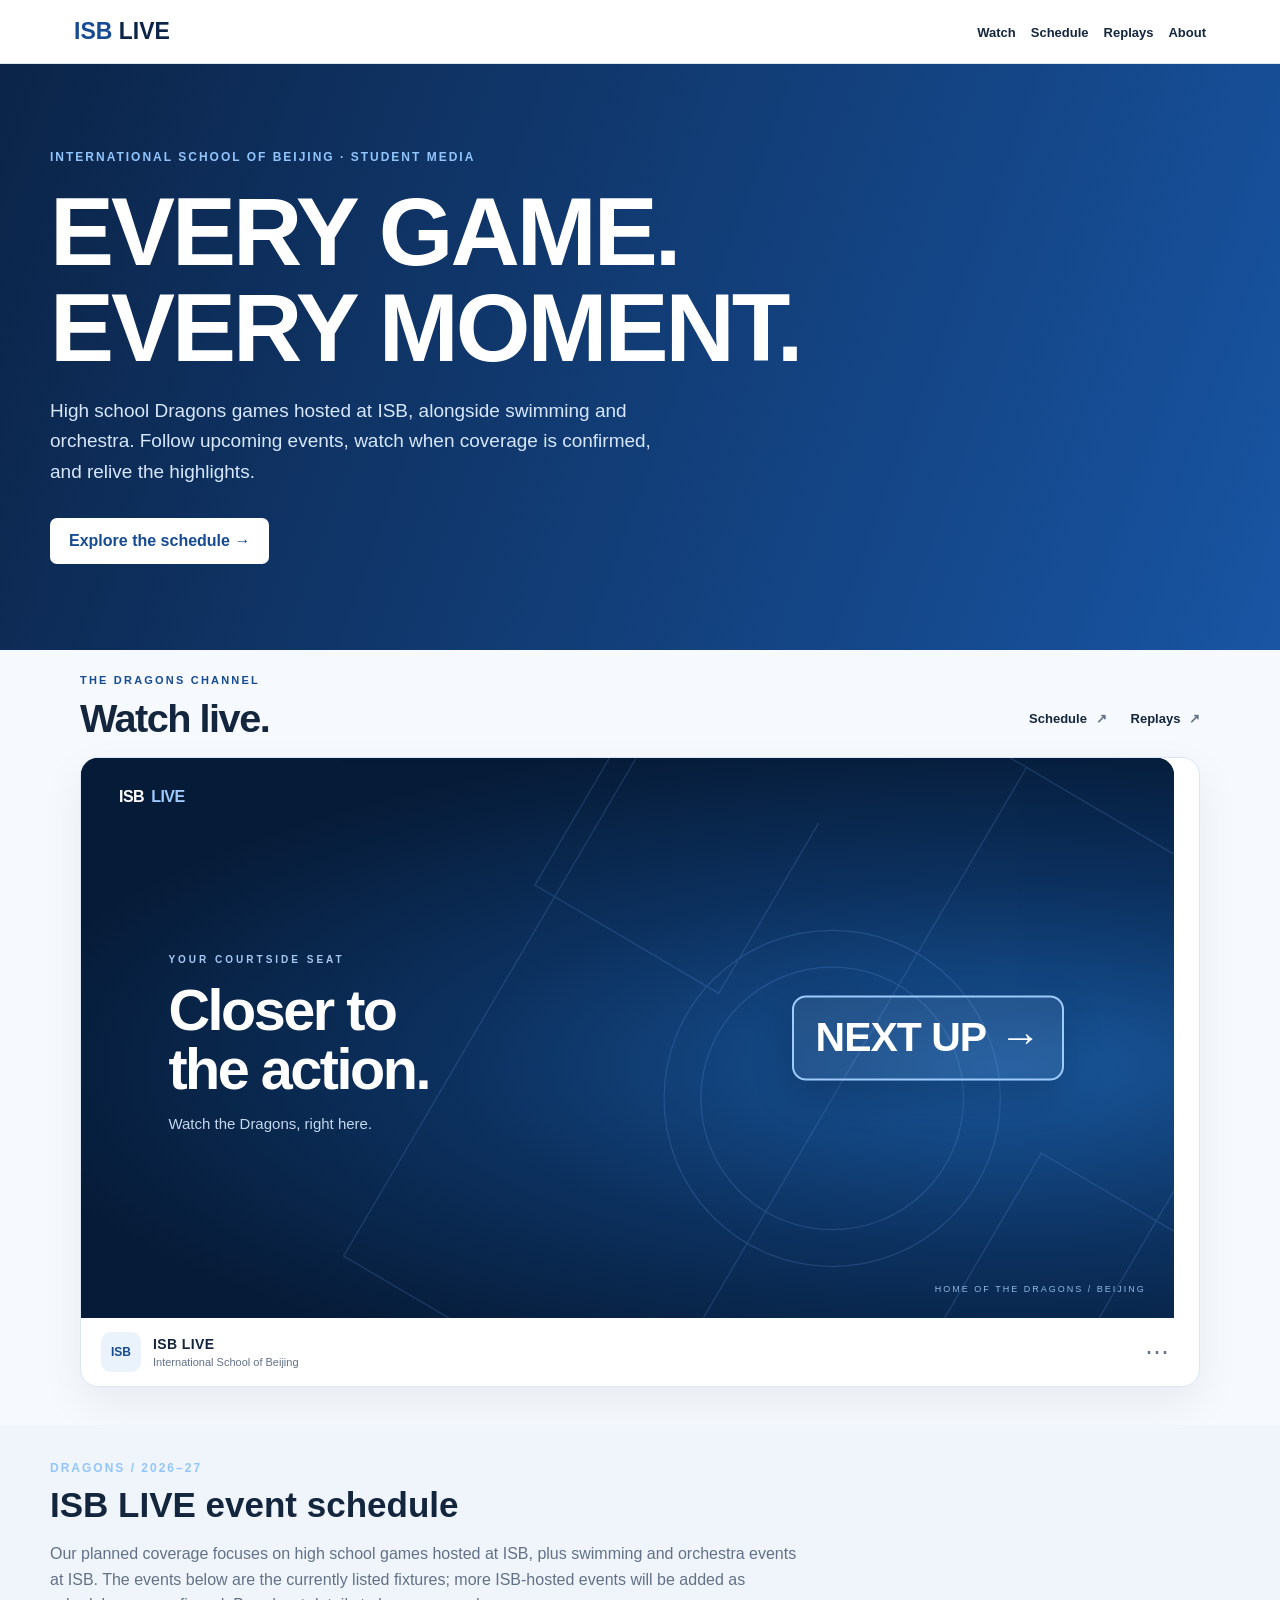
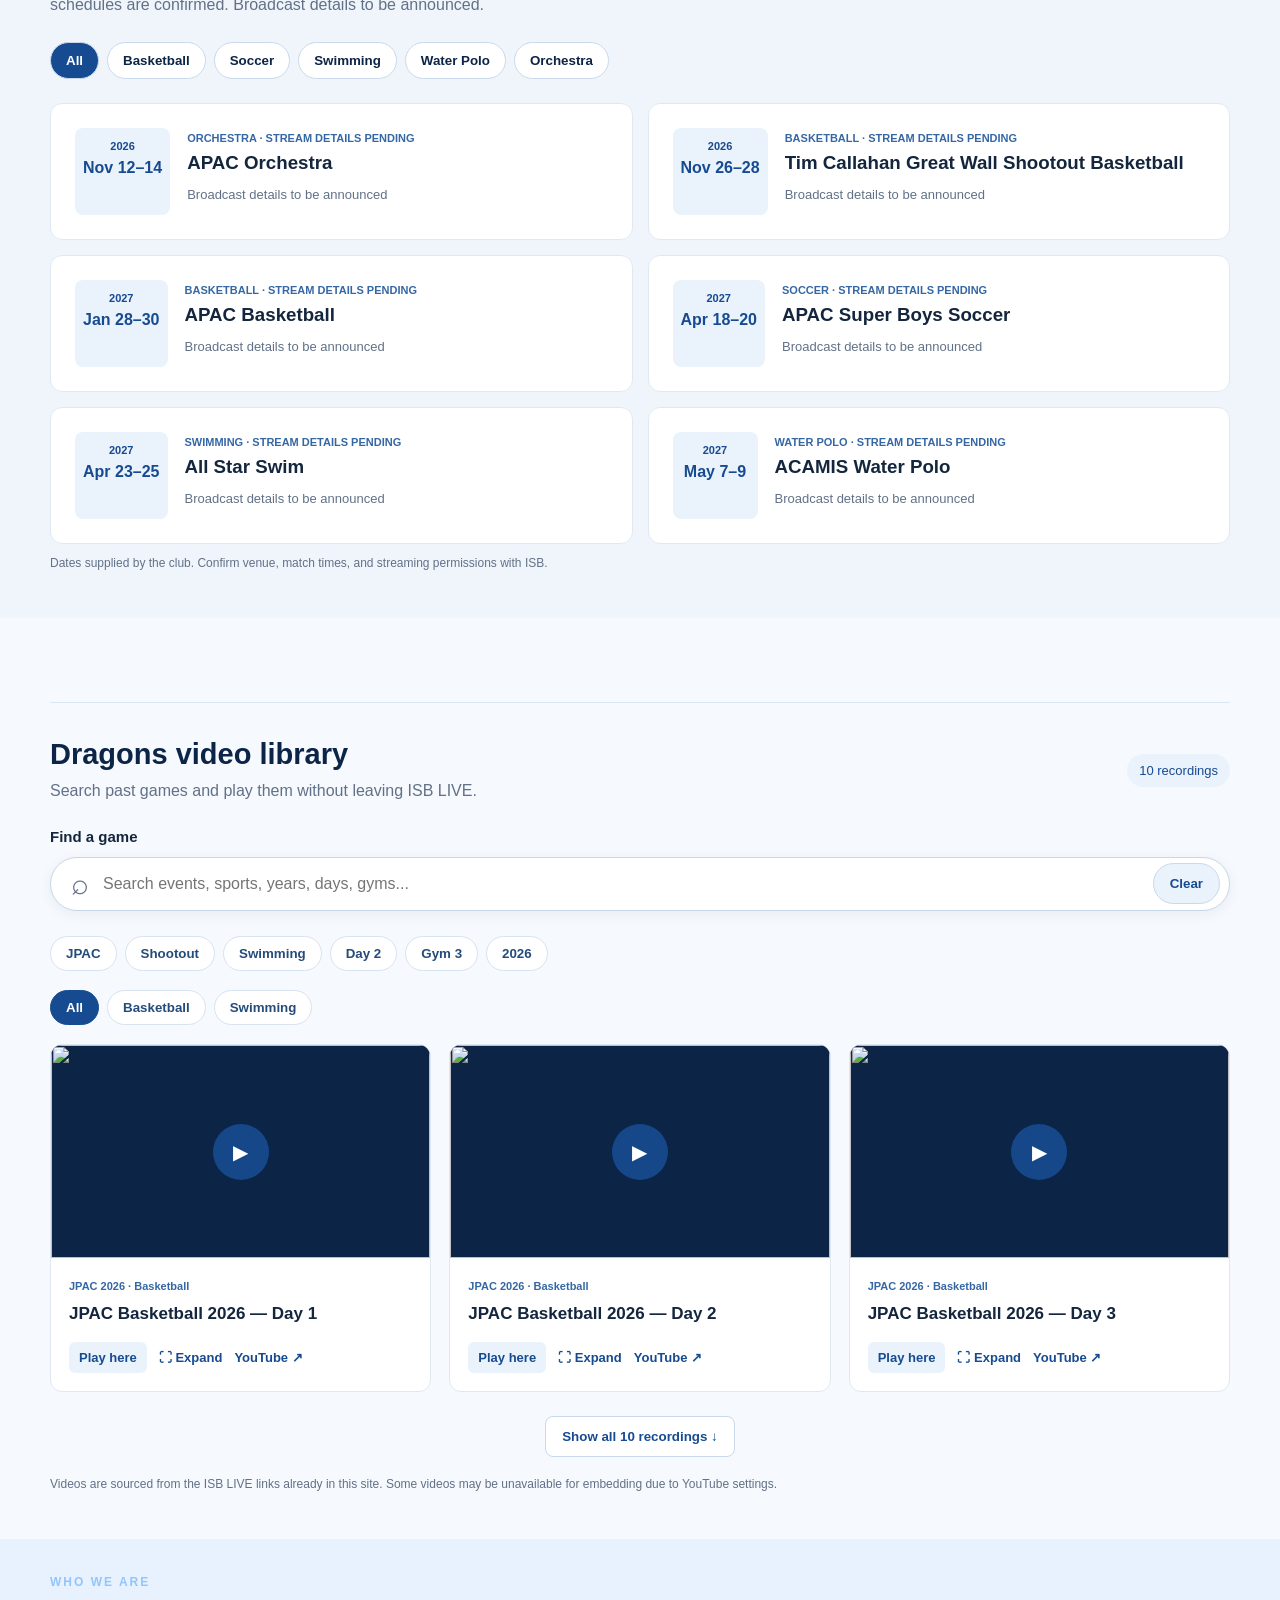
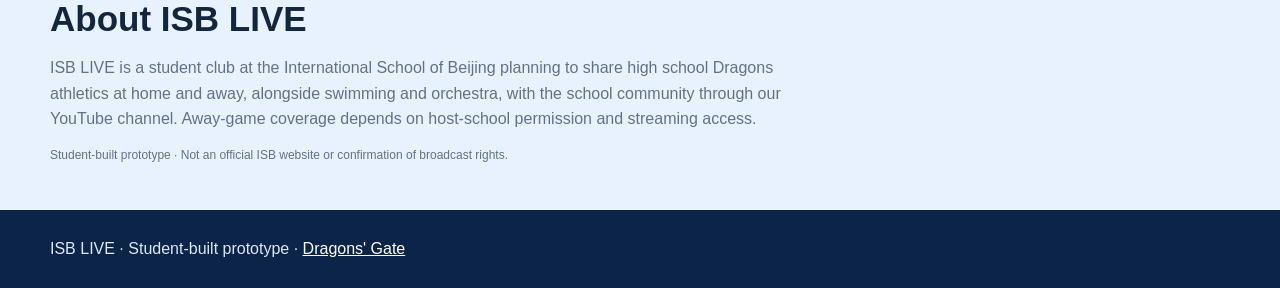
==== commit 61e21059: "Refresh compact Watch Live CSS v10" ====
--- a/index.html
+++ b/index.html
@@ -7,7 +7,7 @@
 <style>
 :root{--blue:#174b91;--navy:#0c2446;--light:#eaf2fc;--ink:#14263d;--muted:#627187}*{box-sizing:border-box}body{margin:0;font-family:Arial,sans-serif;color:var(--ink);background:#f6f9fd}html{scroll-behavior:smooth;scroll-padding-top:0}section[id]{scroll-margin-top:0}header{z-index:10;background:white;border-bottom:1px solid #dbe6f4;position:relative;top:0}nav{max-width:1180px;margin:auto;padding:18px 24px;display:flex;justify-content:space-between;align-items:center;gap:16px}.logo{font-size:23px;font-weight:900;color:var(--blue)}.logo span{color:var(--navy)}nav a{color:var(--ink);text-decoration:none;font-size:13px;font-weight:bold;margin-left:15px}.hero{background:linear-gradient(110deg,#0b2448,#1855a3);color:white;padding:86px 24px}.wrap{max-width:1180px;margin:auto}.eyebrow{font-size:12px;letter-spacing:2px;text-transform:uppercase;font-weight:800;color:#93c5fd}.hero h1{font-size:clamp(48px,8vw,96px);line-height:1;letter-spacing:-3px;margin:20px 0}.hero p{max-width:610px;color:#d7e8ff;font-size:19px;line-height:1.6}.btn{transition:transform .25s ease,box-shadow .25s ease;display:inline-block;background:white;color:var(--blue);padding:14px 19px;border-radius:7px;font-weight:bold;text-decoration:none;margin-top:12px}.btn:hover{transform:translateY(-4px);box-shadow:0 12px 30px #071d3d55}.section{padding:36px 24px}.section h2{font-size:35px;margin:10px 0}.sub{color:var(--muted);line-height:1.6;max-width:760px}.livegrid{display:grid;grid-template-columns:1.5fr 1fr;gap:24px;margin-top:24px}.player{background:#091a31;color:white;border-radius:12px;min-height:300px;display:flex;flex-direction:column;justify-content:center;align-items:center;text-align:center;padding:25px}.player p{color:#b8cce5}.play{font-size:55px;color:#86b8f6}.side,.event,.replay{background:white;border:1px solid #e0e8f2;border-radius:12px;padding:24px}.pill{display:inline-block;background:#e9f2ff;color:#17559b;font-size:11px;font-weight:800;padding:8px 12px;border-radius:30px}.filters{display:flex;flex-wrap:wrap;gap:8px;margin:24px 0}.filter{background:white;border:1px solid #c9d9eb;color:var(--navy);padding:10px 15px;border-radius:30px;cursor:pointer;font-weight:bold}.filter{transition:background .25s,color .25s,transform .25s}.filter:hover{transform:translateY(-2px)}.filter.active{background:var(--blue);color:white}.events{display:grid;grid-template-columns:repeat(2,minmax(0,1fr));gap:15px}.event{display:flex;gap:17px;animation:cardIn .4s ease both;transition:transform .25s,box-shadow .25s}.event:hover{transform:translateY(-5px);box-shadow:0 14px 32px #173f7420}.date{min-width:85px;background:var(--light);color:var(--blue);border-radius:8px;text-align:center;padding:12px 8px;font-weight:900}.date small{display:block;font-size:11px;margin-bottom:7px}.event h3{margin:6px 0}.event p{color:var(--muted);font-size:13px}.tag{color:#3567a5;font-size:11px;font-weight:bold}.replays{display:grid;grid-template-columns:repeat(3,1fr);gap:18px;margin-top:24px}.replay{padding:0;overflow:hidden;min-width:0}.replay-body{padding:20px}.replay h3{font-size:19px;margin:0 0 8px}.replay a,.video-link{color:var(--blue);font-size:13px;font-weight:bold;line-height:1.6;text-underline-offset:3px}.video-frame{width:100%;aspect-ratio:16/9;min-height:200px;background:#091a31;overflow:hidden}.video-frame iframe,.video-frame video{display:block;width:100%;height:100%;border:0}.broadcast{min-width:0}.broadcast .video-frame{border-radius:12px}.video-frame video{object-fit:contain}.video-help{font-size:13px;line-height:1.6;color:var(--muted);margin:12px 0 0}a:focus-visible,button:focus-visible,select:focus-visible{outline:3px solid #3b82c9;outline-offset:4px}.replay-controls{display:flex;align-items:center;justify-content:space-between;gap:12px;margin-top:16px}.replay-controls select{flex:1;min-width:0;max-width:230px;padding:9px 30px 9px 12px;border:1px solid #e0e8f2;border-radius:7px;background:#f6f9fd;color:var(--ink);font:inherit;font-size:13px;cursor:pointer}.replay-meta{font-size:13px;color:var(--muted)}.replay-options.source-links{position:relative;margin:0;flex-shrink:0}.replay-options summary{display:flex;align-items:center;justify-content:center;list-style:none;width:44px;height:44px;border-radius:7px;font-size:24px;line-height:1;color:var(--muted)}.replay-options summary::-webkit-details-marker{display:none}.replay-options summary:hover,.replay-options[open] summary{background:var(--light);color:var(--blue)}.replay-options summary:focus-visible{outline:3px solid #3b82c9;outline-offset:2px}.source-menu{position:absolute;right:0;bottom:calc(100% + 6px);z-index:2;width:225px;padding:6px 16px 16px;background:white;border:1px solid #e0e8f2;border-radius:9px;box-shadow:0 8px 24px #0c244620}.source-menu a{display:block}.replay-options .source-menu a{margin-right:0}.player-refresh{margin-top:12px;padding:11px 15px;border:1px solid #c9d9eb;border-radius:7px;background:white;color:var(--blue);font:inherit;font-weight:bold;cursor:pointer}.source-links{margin-top:14px;font-size:13px;color:var(--muted)}.source-links summary{cursor:pointer;text-underline-offset:3px}.source-links a{display:inline-block;margin:12px 8px 0 0}.thumb{height:120px;background:linear-gradient(135deg,#0e315f,#3b82c9);color:white;font-size:45px;display:flex;align-items:center;justify-content:center;border-radius:7px;margin-bottom:15px}.reveal{opacity:0;transform:translateY(25px);transition:opacity .7s ease,transform .7s ease}.reveal.visible{opacity:1;transform:none}@keyframes cardIn{from{opacity:0;transform:translateY(14px)}to{opacity:1;transform:translateY(0)}}@media(prefers-reduced-motion:reduce){html{scroll-behavior:auto}.reveal{opacity:1;transform:none;transition:none}.event{animation:none}.btn,.filter{transition:none}}.about{background:#e8f2ff}.foot{background:#0b2448;color:#dce8f8;padding:30px 24px}.foot a{color:white}.note{font-size:12px;color:var(--muted)}@media(max-width:750px){.livegrid,.events,.replays{grid-template-columns:1fr}nav{flex-wrap:wrap}.hero{padding:65px 20px}.section{padding:30px 20px}}
 </style>
-<link rel="stylesheet" href="watch.css?v=9">
+<link rel="stylesheet" href="watch.css?v=10">
 <link rel="stylesheet" href="dragons-library.css?v=5">
 </head>
 <body>
--- a/watch.css
+++ b/watch.css
@@ -75,3 +75,6 @@
 
 /* Status must be a sibling of the left headline, positioned against the entire cover. */
 .live-cover-status{position:absolute;top:50%;left:auto;right:7%;width:34%;transform:translateY(-50%);z-index:3}.next-up-link{display:inline-flex;font-size:clamp(32px,4.2vw,66px);line-height:1.1;letter-spacing:-1px;font-weight:900;padding:20px 24px;background:#ffffff12;border:2px solid #9dcaff;border-radius:14px;box-shadow:0 14px 40px #0003;white-space:nowrap}.next-up-link:hover{background:#ffffff25;transform:translateX(5px)}.live-now-heading{font-size:clamp(23px,2.7vw,39px)}.live-now-list button{font-size:clamp(16px,1.5vw,22px)}.live-stage:fullscreen{width:100vw;height:100vh;aspect-ratio:auto;background:#000}.live-stage:fullscreen iframe{width:100%;height:100%}@media(max-width:700px){.live-cover-status{top:auto;left:7%;right:7%;width:auto;bottom:10%;transform:none}.next-up-link{font-size:clamp(26px,7vw,42px);padding:15px 18px}}
+
+/* v10: compact, proportional watch card, with separate left/right columns */
+.watch-wrap{width:min(100%,1120px);max-width:1120px;margin-inline:auto}.watch-section{padding:24px 24px 38px}.watch-shell{max-width:1120px;margin-inline:auto}.live-stage{height:auto;min-height:0;aspect-ratio:16 / 8.2;max-height:560px}.cover-content{left:8%;width:43%;top:50%;transform:translateY(-43%)}.cover-content h3{font-size:clamp(36px,4.5vw,65px)}.live-cover-status{position:absolute;left:auto!important;right:7%!important;top:50%!important;bottom:auto!important;width:31%;transform:translateY(-50%)!important;display:flex;justify-content:center;align-items:center;text-align:center}.next-up-link{font-size:clamp(25px,3.2vw,46px);white-space:nowrap;padding:18px 22px}.watch-toolbar{padding:12px 20px}@media(max-width:700px){.watch-section{padding:18px 14px 30px}.live-stage{aspect-ratio:4 / 5;max-height:540px}.cover-content{left:7%;top:33%;width:86%;transform:translateY(-40%)}.cover-content h3{font-size:clamp(35px,8vw,53px)}.live-cover-status{top:auto!important;bottom:13%!important;left:7%!important;right:7%!important;width:auto;transform:none!important;justify-content:flex-start}.next-up-link{font-size:clamp(23px,6vw,34px);padding:12px 16px}}
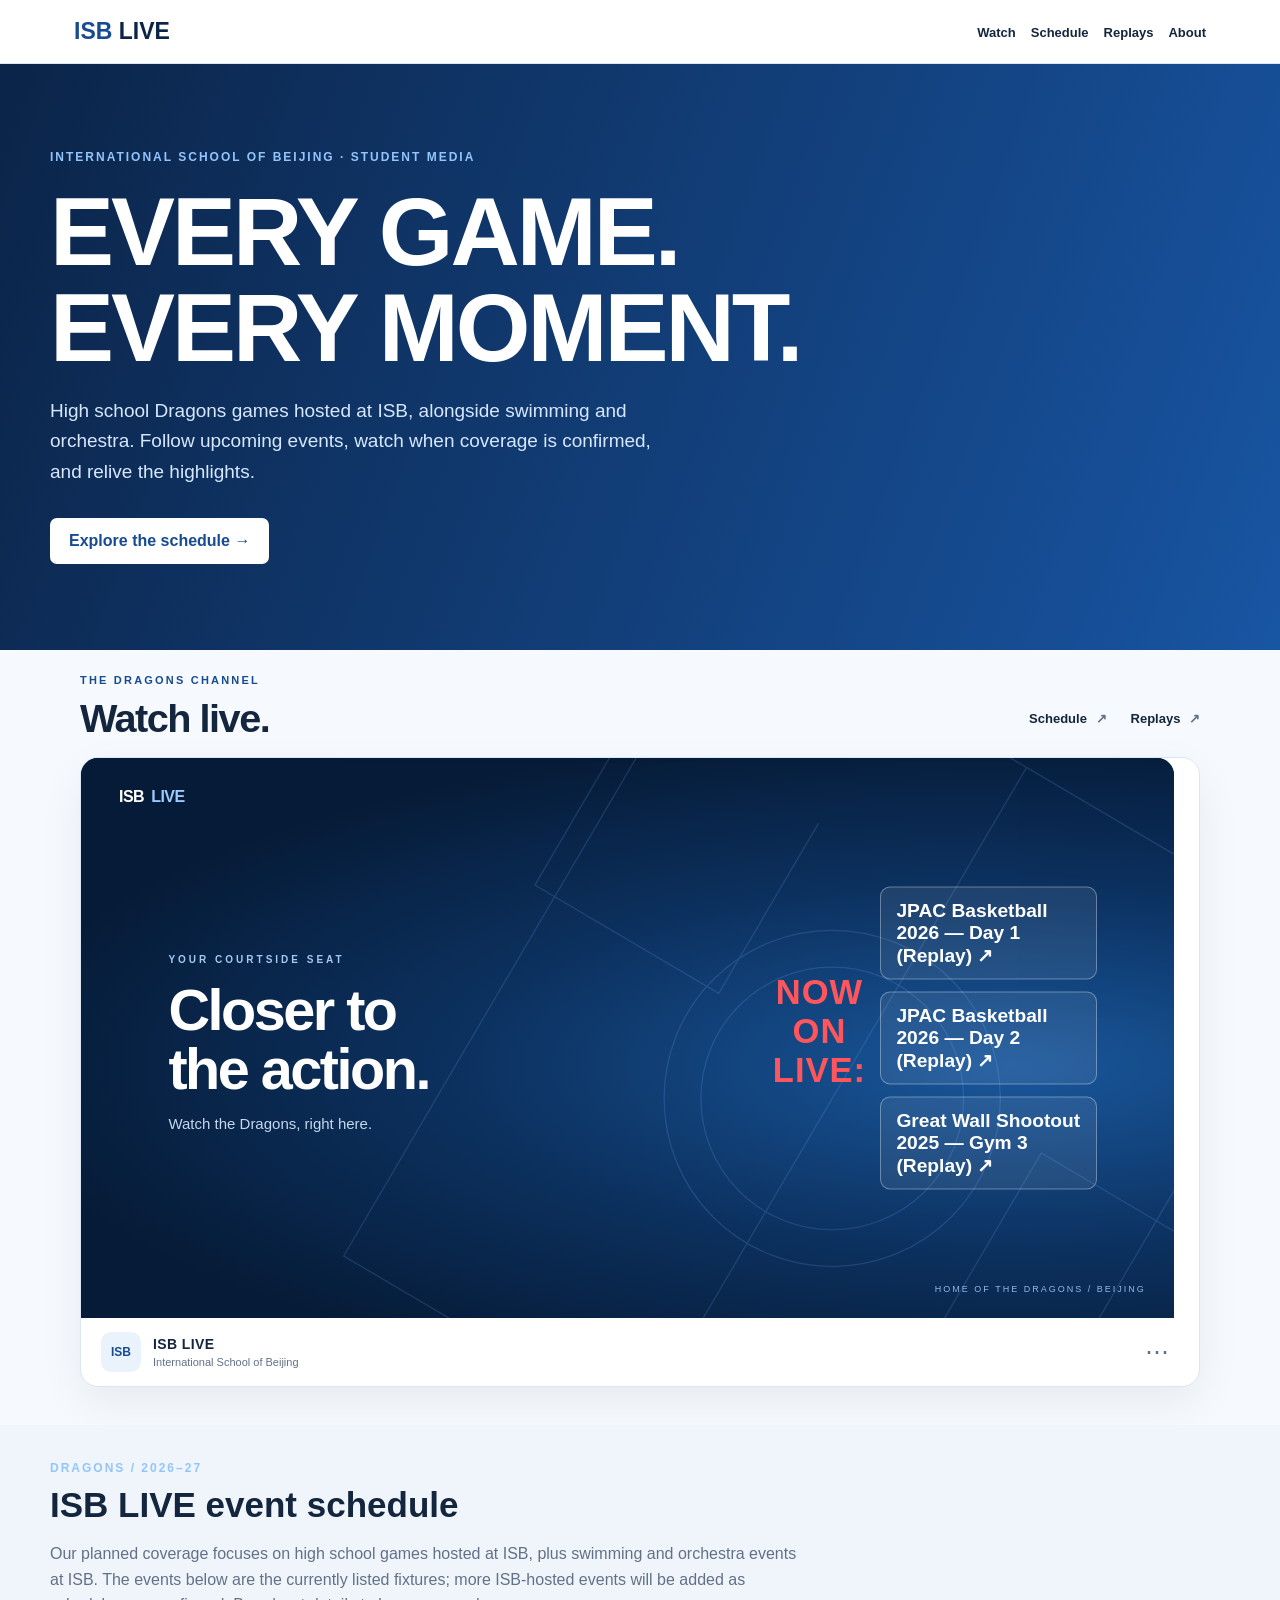
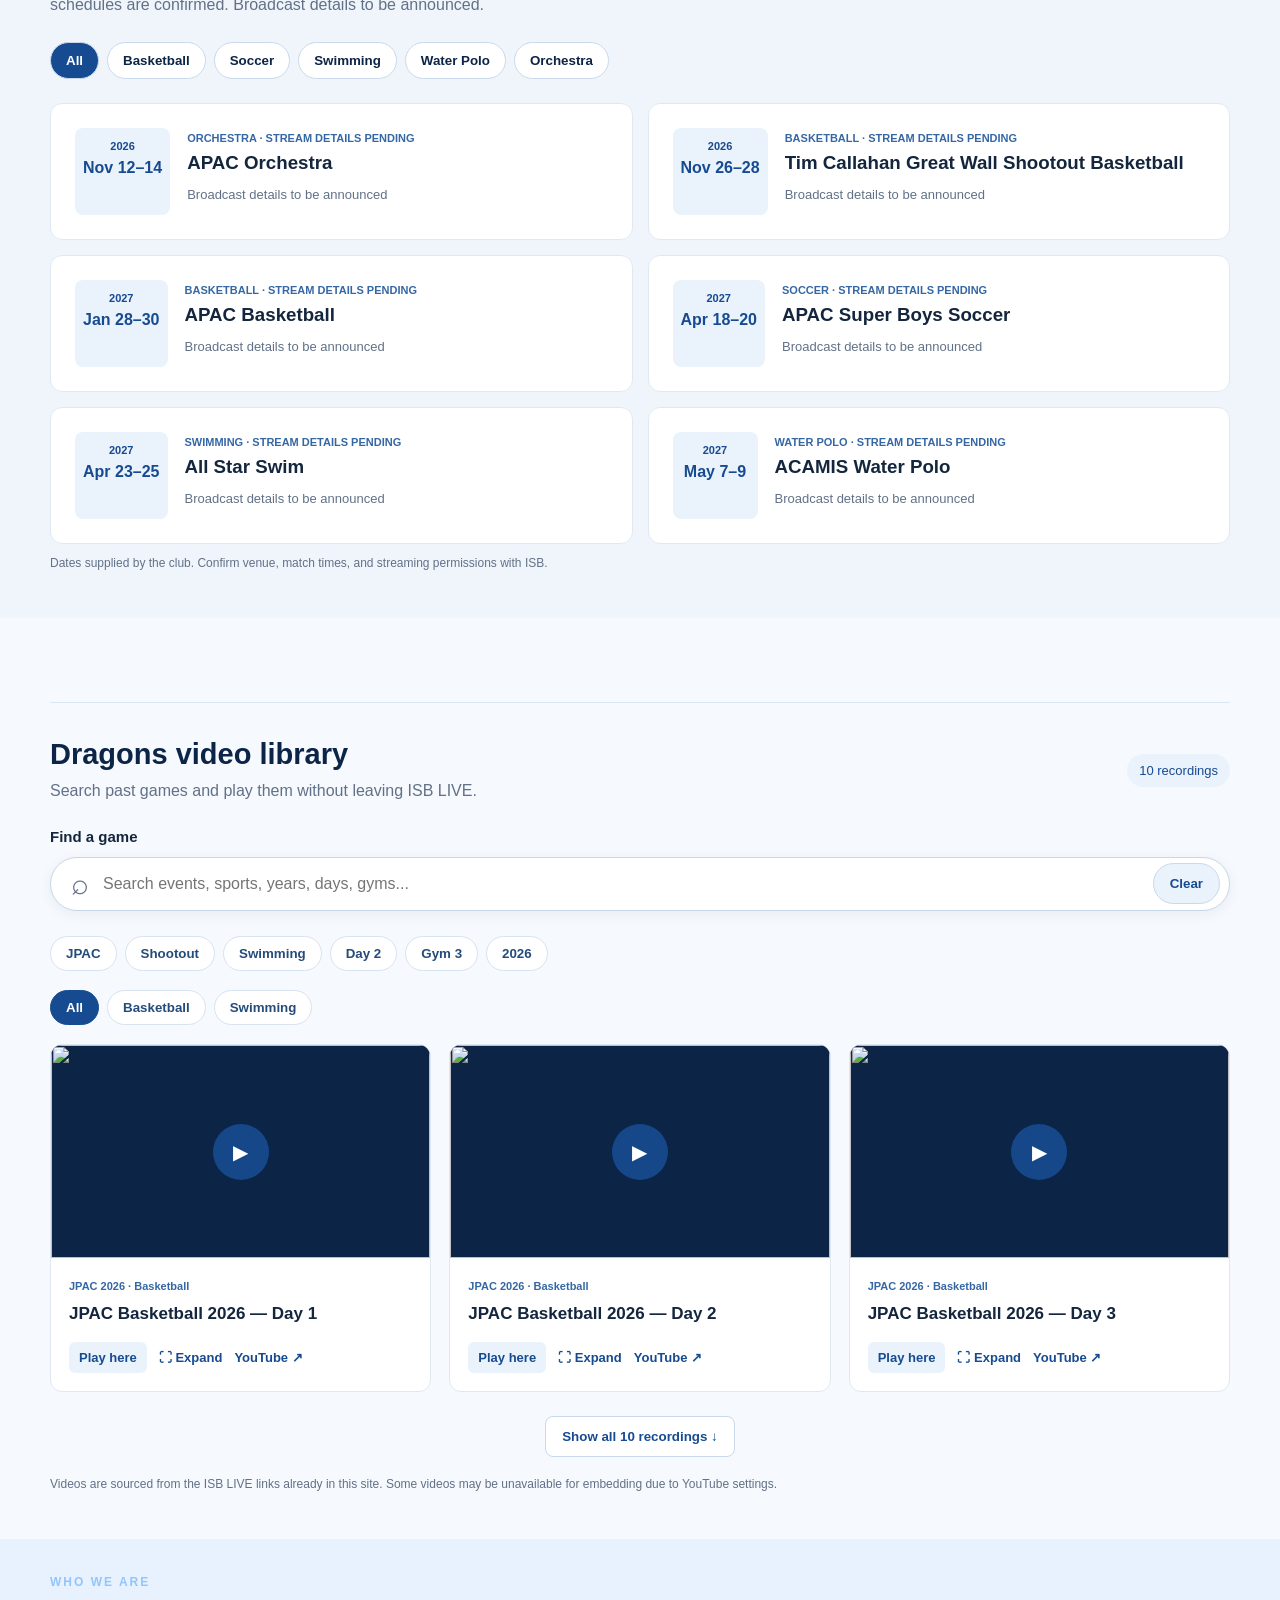
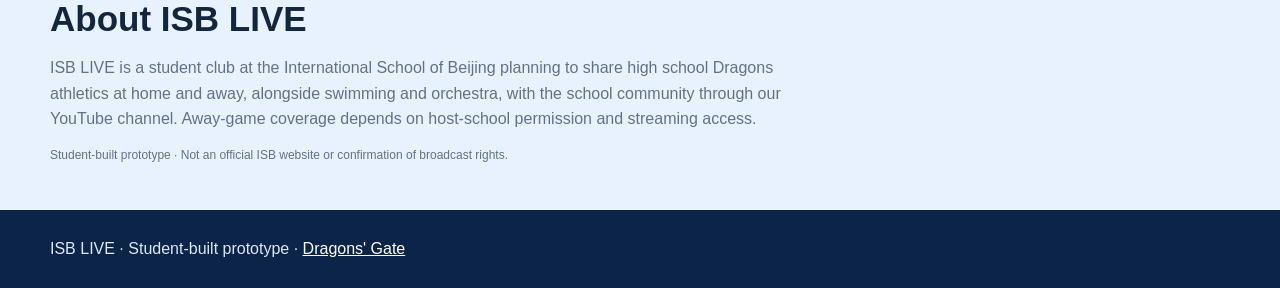
==== commit 84d3e3fd: "Show three clearly labeled replay streams for teacher live-layout demo" ====
--- a/index.html
+++ b/index.html
@@ -7,7 +7,7 @@
 <style>
 :root{--blue:#174b91;--navy:#0c2446;--light:#eaf2fc;--ink:#14263d;--muted:#627187}*{box-sizing:border-box}body{margin:0;font-family:Arial,sans-serif;color:var(--ink);background:#f6f9fd}html{scroll-behavior:smooth;scroll-padding-top:0}section[id]{scroll-margin-top:0}header{z-index:10;background:white;border-bottom:1px solid #dbe6f4;position:relative;top:0}nav{max-width:1180px;margin:auto;padding:18px 24px;display:flex;justify-content:space-between;align-items:center;gap:16px}.logo{font-size:23px;font-weight:900;color:var(--blue)}.logo span{color:var(--navy)}nav a{color:var(--ink);text-decoration:none;font-size:13px;font-weight:bold;margin-left:15px}.hero{background:linear-gradient(110deg,#0b2448,#1855a3);color:white;padding:86px 24px}.wrap{max-width:1180px;margin:auto}.eyebrow{font-size:12px;letter-spacing:2px;text-transform:uppercase;font-weight:800;color:#93c5fd}.hero h1{font-size:clamp(48px,8vw,96px);line-height:1;letter-spacing:-3px;margin:20px 0}.hero p{max-width:610px;color:#d7e8ff;font-size:19px;line-height:1.6}.btn{transition:transform .25s ease,box-shadow .25s ease;display:inline-block;background:white;color:var(--blue);padding:14px 19px;border-radius:7px;font-weight:bold;text-decoration:none;margin-top:12px}.btn:hover{transform:translateY(-4px);box-shadow:0 12px 30px #071d3d55}.section{padding:36px 24px}.section h2{font-size:35px;margin:10px 0}.sub{color:var(--muted);line-height:1.6;max-width:760px}.livegrid{display:grid;grid-template-columns:1.5fr 1fr;gap:24px;margin-top:24px}.player{background:#091a31;color:white;border-radius:12px;min-height:300px;display:flex;flex-direction:column;justify-content:center;align-items:center;text-align:center;padding:25px}.player p{color:#b8cce5}.play{font-size:55px;color:#86b8f6}.side,.event,.replay{background:white;border:1px solid #e0e8f2;border-radius:12px;padding:24px}.pill{display:inline-block;background:#e9f2ff;color:#17559b;font-size:11px;font-weight:800;padding:8px 12px;border-radius:30px}.filters{display:flex;flex-wrap:wrap;gap:8px;margin:24px 0}.filter{background:white;border:1px solid #c9d9eb;color:var(--navy);padding:10px 15px;border-radius:30px;cursor:pointer;font-weight:bold}.filter{transition:background .25s,color .25s,transform .25s}.filter:hover{transform:translateY(-2px)}.filter.active{background:var(--blue);color:white}.events{display:grid;grid-template-columns:repeat(2,minmax(0,1fr));gap:15px}.event{display:flex;gap:17px;animation:cardIn .4s ease both;transition:transform .25s,box-shadow .25s}.event:hover{transform:translateY(-5px);box-shadow:0 14px 32px #173f7420}.date{min-width:85px;background:var(--light);color:var(--blue);border-radius:8px;text-align:center;padding:12px 8px;font-weight:900}.date small{display:block;font-size:11px;margin-bottom:7px}.event h3{margin:6px 0}.event p{color:var(--muted);font-size:13px}.tag{color:#3567a5;font-size:11px;font-weight:bold}.replays{display:grid;grid-template-columns:repeat(3,1fr);gap:18px;margin-top:24px}.replay{padding:0;overflow:hidden;min-width:0}.replay-body{padding:20px}.replay h3{font-size:19px;margin:0 0 8px}.replay a,.video-link{color:var(--blue);font-size:13px;font-weight:bold;line-height:1.6;text-underline-offset:3px}.video-frame{width:100%;aspect-ratio:16/9;min-height:200px;background:#091a31;overflow:hidden}.video-frame iframe,.video-frame video{display:block;width:100%;height:100%;border:0}.broadcast{min-width:0}.broadcast .video-frame{border-radius:12px}.video-frame video{object-fit:contain}.video-help{font-size:13px;line-height:1.6;color:var(--muted);margin:12px 0 0}a:focus-visible,button:focus-visible,select:focus-visible{outline:3px solid #3b82c9;outline-offset:4px}.replay-controls{display:flex;align-items:center;justify-content:space-between;gap:12px;margin-top:16px}.replay-controls select{flex:1;min-width:0;max-width:230px;padding:9px 30px 9px 12px;border:1px solid #e0e8f2;border-radius:7px;background:#f6f9fd;color:var(--ink);font:inherit;font-size:13px;cursor:pointer}.replay-meta{font-size:13px;color:var(--muted)}.replay-options.source-links{position:relative;margin:0;flex-shrink:0}.replay-options summary{display:flex;align-items:center;justify-content:center;list-style:none;width:44px;height:44px;border-radius:7px;font-size:24px;line-height:1;color:var(--muted)}.replay-options summary::-webkit-details-marker{display:none}.replay-options summary:hover,.replay-options[open] summary{background:var(--light);color:var(--blue)}.replay-options summary:focus-visible{outline:3px solid #3b82c9;outline-offset:2px}.source-menu{position:absolute;right:0;bottom:calc(100% + 6px);z-index:2;width:225px;padding:6px 16px 16px;background:white;border:1px solid #e0e8f2;border-radius:9px;box-shadow:0 8px 24px #0c244620}.source-menu a{display:block}.replay-options .source-menu a{margin-right:0}.player-refresh{margin-top:12px;padding:11px 15px;border:1px solid #c9d9eb;border-radius:7px;background:white;color:var(--blue);font:inherit;font-weight:bold;cursor:pointer}.source-links{margin-top:14px;font-size:13px;color:var(--muted)}.source-links summary{cursor:pointer;text-underline-offset:3px}.source-links a{display:inline-block;margin:12px 8px 0 0}.thumb{height:120px;background:linear-gradient(135deg,#0e315f,#3b82c9);color:white;font-size:45px;display:flex;align-items:center;justify-content:center;border-radius:7px;margin-bottom:15px}.reveal{opacity:0;transform:translateY(25px);transition:opacity .7s ease,transform .7s ease}.reveal.visible{opacity:1;transform:none}@keyframes cardIn{from{opacity:0;transform:translateY(14px)}to{opacity:1;transform:translateY(0)}}@media(prefers-reduced-motion:reduce){html{scroll-behavior:auto}.reveal{opacity:1;transform:none;transition:none}.event{animation:none}.btn,.filter{transition:none}}.about{background:#e8f2ff}.foot{background:#0b2448;color:#dce8f8;padding:30px 24px}.foot a{color:white}.note{font-size:12px;color:var(--muted)}@media(max-width:750px){.livegrid,.events,.replays{grid-template-columns:1fr}nav{flex-wrap:wrap}.hero{padding:65px 20px}.section{padding:30px 20px}}
 </style>
-<link rel="stylesheet" href="watch.css?v=10">
+<link rel="stylesheet" href="watch.css?v=11">
 <link rel="stylesheet" href="dragons-library.css?v=5">
 </head>
 <body>
@@ -55,7 +55,15 @@
 <section class="section" id="replays"><div class="wrap"></div></section>
 <section class="section about" id="about"><div class="wrap"><div class="eyebrow">Who we are</div><h2>About ISB LIVE</h2><p class="sub">ISB LIVE is a student club at the International School of Beijing planning to share high school Dragons athletics at home and away, alongside swimming and orchestra, with the school community through our YouTube channel. Away-game coverage depends on host-school permission and streaming access.</p><p class="note">Student-built prototype · Not an official ISB website or confirmation of broadcast rights.</p></div></section>
 <footer class="foot"><div class="wrap">ISB LIVE · Student-built prototype · <a href="https://www.isb.cn/dg">Dragons' Gate</a></div></footer>
-<script src="video-players.js?v=9" defer></script>
+<script>
+// Classroom demonstration only: these are past recordings, NOT actual live broadcasts.
+window.ISB_LIVE_NOW = [
+  {title:"JPAC Basketball 2026 — Day 1 (Replay)",url:"https://www.youtube.com/watch?v=WN6uZCXot64"},
+  {title:"JPAC Basketball 2026 — Day 2 (Replay)",url:"https://www.youtube.com/watch?v=xBkpdGtY3BM"},
+  {title:"Great Wall Shootout 2025 — Gym 3 (Replay)",url:"https://www.youtube.com/watch?v=0ZHVGVKzp88"}
+];
+</script>
+<script src="video-players.js?v=11" defer></script>
 <script src="dragons-library.js?v=5" defer></script>
 <script>
 const events=[
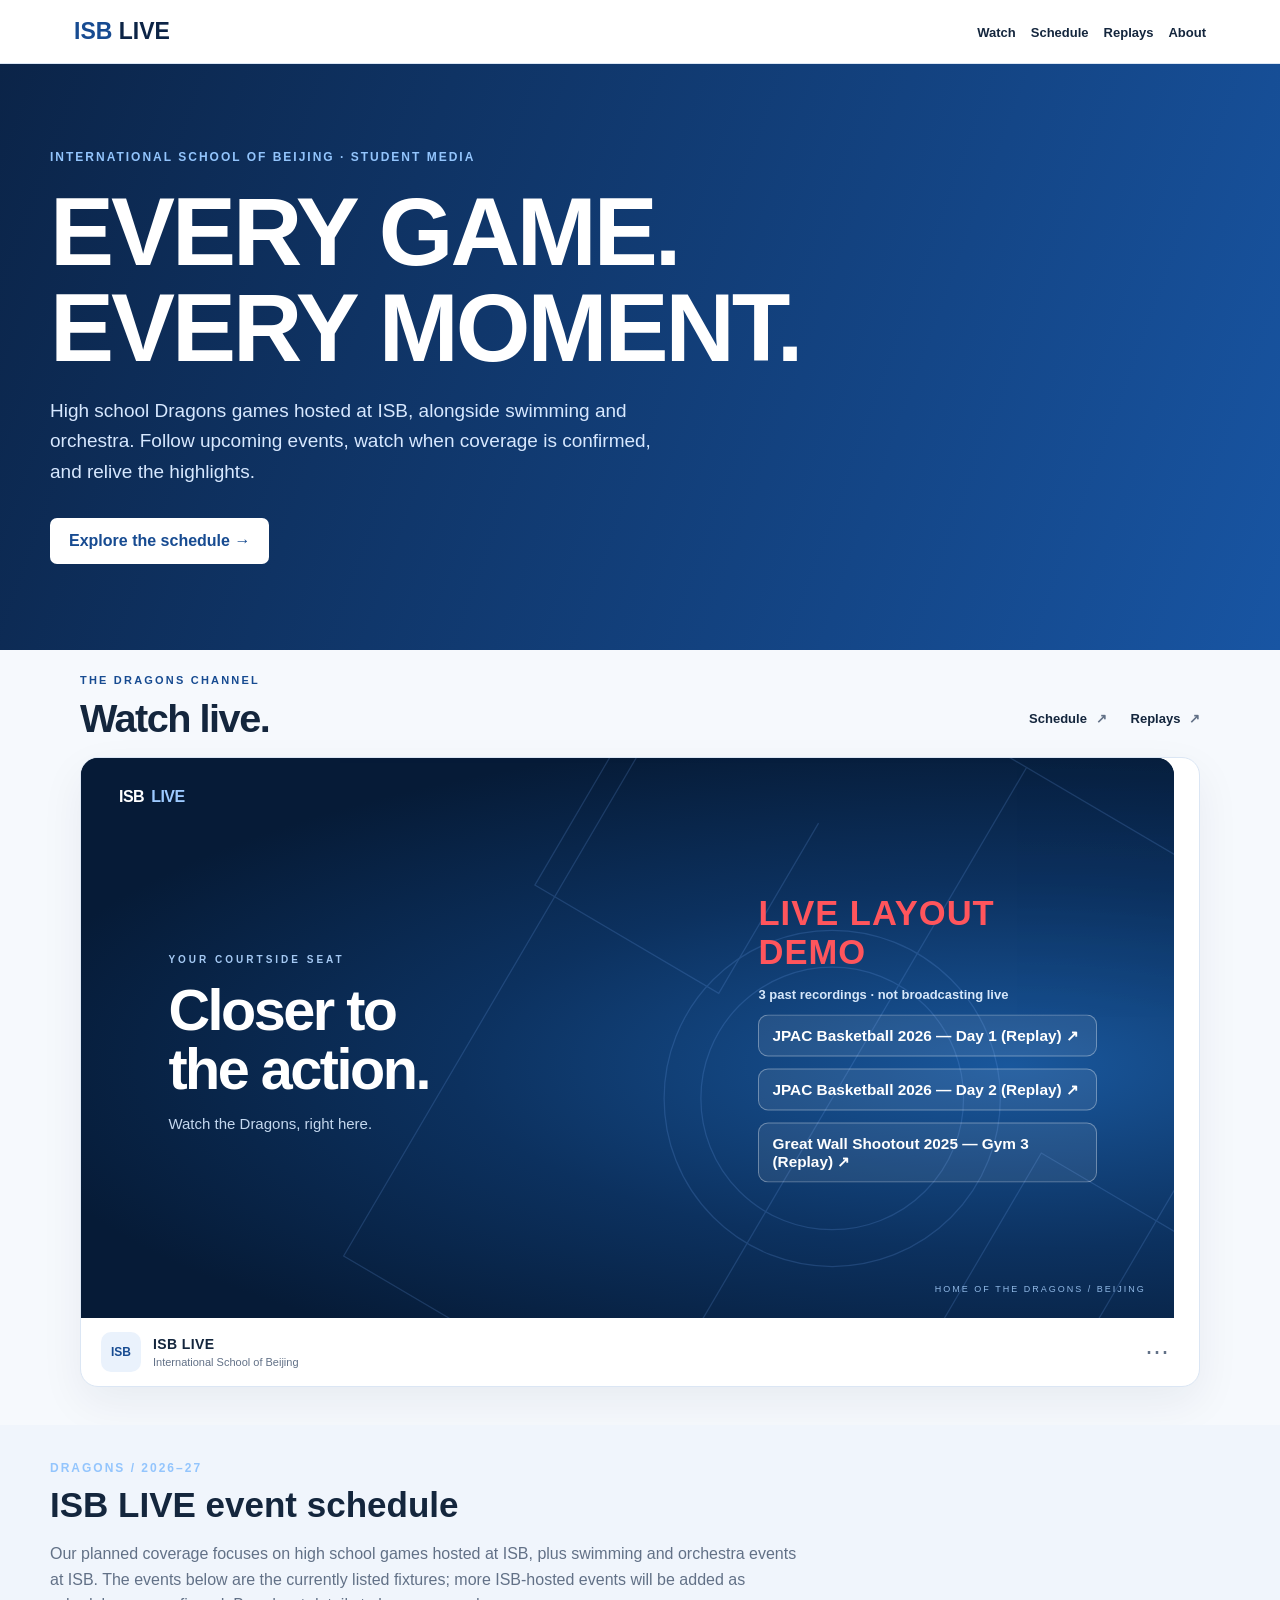
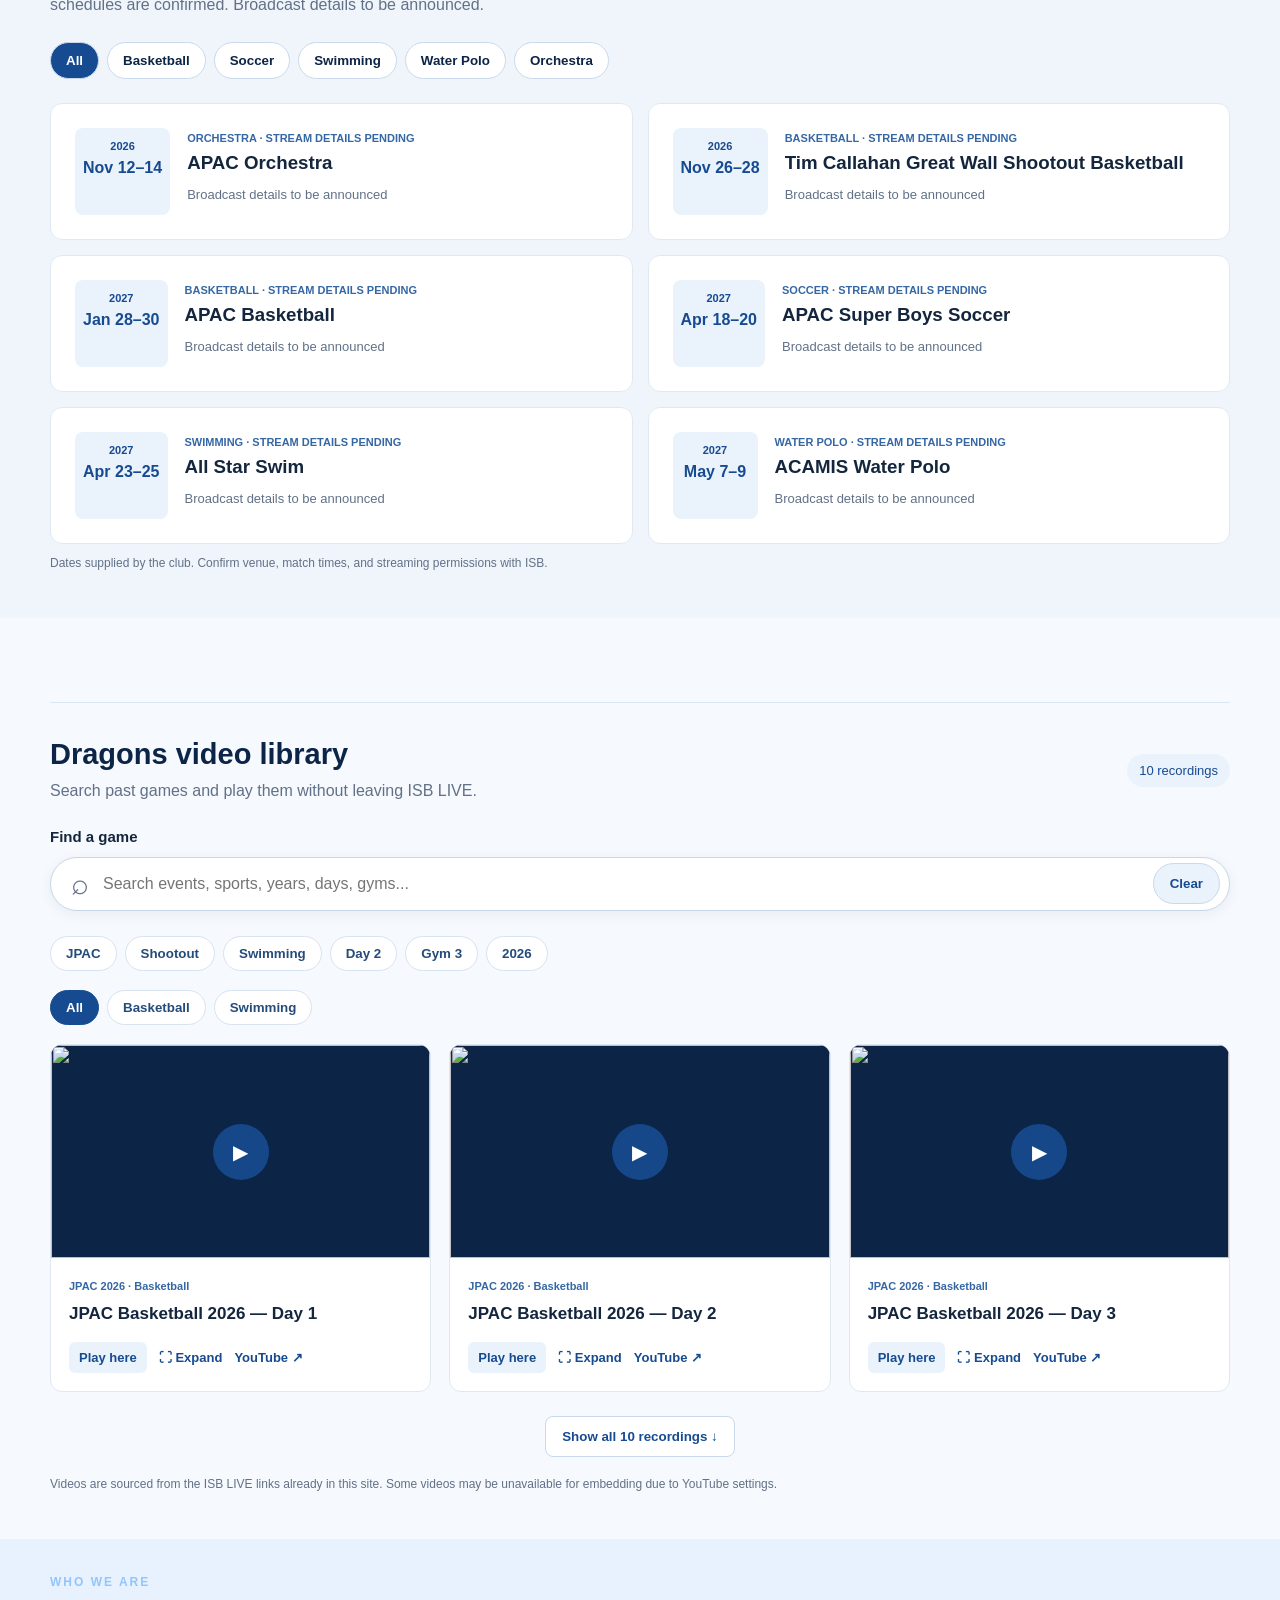
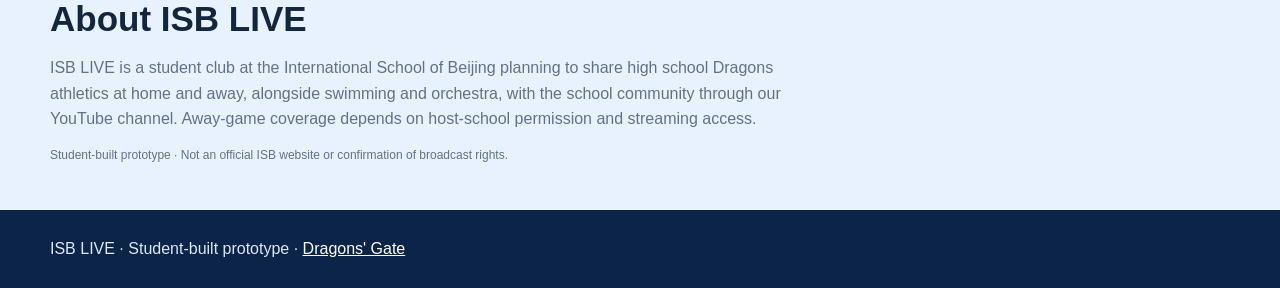
==== commit 6e81c154: "Refresh three-stream demo styles and scripts" ====
--- a/index.html
+++ b/index.html
@@ -7,7 +7,7 @@
 <style>
 :root{--blue:#174b91;--navy:#0c2446;--light:#eaf2fc;--ink:#14263d;--muted:#627187}*{box-sizing:border-box}body{margin:0;font-family:Arial,sans-serif;color:var(--ink);background:#f6f9fd}html{scroll-behavior:smooth;scroll-padding-top:0}section[id]{scroll-margin-top:0}header{z-index:10;background:white;border-bottom:1px solid #dbe6f4;position:relative;top:0}nav{max-width:1180px;margin:auto;padding:18px 24px;display:flex;justify-content:space-between;align-items:center;gap:16px}.logo{font-size:23px;font-weight:900;color:var(--blue)}.logo span{color:var(--navy)}nav a{color:var(--ink);text-decoration:none;font-size:13px;font-weight:bold;margin-left:15px}.hero{background:linear-gradient(110deg,#0b2448,#1855a3);color:white;padding:86px 24px}.wrap{max-width:1180px;margin:auto}.eyebrow{font-size:12px;letter-spacing:2px;text-transform:uppercase;font-weight:800;color:#93c5fd}.hero h1{font-size:clamp(48px,8vw,96px);line-height:1;letter-spacing:-3px;margin:20px 0}.hero p{max-width:610px;color:#d7e8ff;font-size:19px;line-height:1.6}.btn{transition:transform .25s ease,box-shadow .25s ease;display:inline-block;background:white;color:var(--blue);padding:14px 19px;border-radius:7px;font-weight:bold;text-decoration:none;margin-top:12px}.btn:hover{transform:translateY(-4px);box-shadow:0 12px 30px #071d3d55}.section{padding:36px 24px}.section h2{font-size:35px;margin:10px 0}.sub{color:var(--muted);line-height:1.6;max-width:760px}.livegrid{display:grid;grid-template-columns:1.5fr 1fr;gap:24px;margin-top:24px}.player{background:#091a31;color:white;border-radius:12px;min-height:300px;display:flex;flex-direction:column;justify-content:center;align-items:center;text-align:center;padding:25px}.player p{color:#b8cce5}.play{font-size:55px;color:#86b8f6}.side,.event,.replay{background:white;border:1px solid #e0e8f2;border-radius:12px;padding:24px}.pill{display:inline-block;background:#e9f2ff;color:#17559b;font-size:11px;font-weight:800;padding:8px 12px;border-radius:30px}.filters{display:flex;flex-wrap:wrap;gap:8px;margin:24px 0}.filter{background:white;border:1px solid #c9d9eb;color:var(--navy);padding:10px 15px;border-radius:30px;cursor:pointer;font-weight:bold}.filter{transition:background .25s,color .25s,transform .25s}.filter:hover{transform:translateY(-2px)}.filter.active{background:var(--blue);color:white}.events{display:grid;grid-template-columns:repeat(2,minmax(0,1fr));gap:15px}.event{display:flex;gap:17px;animation:cardIn .4s ease both;transition:transform .25s,box-shadow .25s}.event:hover{transform:translateY(-5px);box-shadow:0 14px 32px #173f7420}.date{min-width:85px;background:var(--light);color:var(--blue);border-radius:8px;text-align:center;padding:12px 8px;font-weight:900}.date small{display:block;font-size:11px;margin-bottom:7px}.event h3{margin:6px 0}.event p{color:var(--muted);font-size:13px}.tag{color:#3567a5;font-size:11px;font-weight:bold}.replays{display:grid;grid-template-columns:repeat(3,1fr);gap:18px;margin-top:24px}.replay{padding:0;overflow:hidden;min-width:0}.replay-body{padding:20px}.replay h3{font-size:19px;margin:0 0 8px}.replay a,.video-link{color:var(--blue);font-size:13px;font-weight:bold;line-height:1.6;text-underline-offset:3px}.video-frame{width:100%;aspect-ratio:16/9;min-height:200px;background:#091a31;overflow:hidden}.video-frame iframe,.video-frame video{display:block;width:100%;height:100%;border:0}.broadcast{min-width:0}.broadcast .video-frame{border-radius:12px}.video-frame video{object-fit:contain}.video-help{font-size:13px;line-height:1.6;color:var(--muted);margin:12px 0 0}a:focus-visible,button:focus-visible,select:focus-visible{outline:3px solid #3b82c9;outline-offset:4px}.replay-controls{display:flex;align-items:center;justify-content:space-between;gap:12px;margin-top:16px}.replay-controls select{flex:1;min-width:0;max-width:230px;padding:9px 30px 9px 12px;border:1px solid #e0e8f2;border-radius:7px;background:#f6f9fd;color:var(--ink);font:inherit;font-size:13px;cursor:pointer}.replay-meta{font-size:13px;color:var(--muted)}.replay-options.source-links{position:relative;margin:0;flex-shrink:0}.replay-options summary{display:flex;align-items:center;justify-content:center;list-style:none;width:44px;height:44px;border-radius:7px;font-size:24px;line-height:1;color:var(--muted)}.replay-options summary::-webkit-details-marker{display:none}.replay-options summary:hover,.replay-options[open] summary{background:var(--light);color:var(--blue)}.replay-options summary:focus-visible{outline:3px solid #3b82c9;outline-offset:2px}.source-menu{position:absolute;right:0;bottom:calc(100% + 6px);z-index:2;width:225px;padding:6px 16px 16px;background:white;border:1px solid #e0e8f2;border-radius:9px;box-shadow:0 8px 24px #0c244620}.source-menu a{display:block}.replay-options .source-menu a{margin-right:0}.player-refresh{margin-top:12px;padding:11px 15px;border:1px solid #c9d9eb;border-radius:7px;background:white;color:var(--blue);font:inherit;font-weight:bold;cursor:pointer}.source-links{margin-top:14px;font-size:13px;color:var(--muted)}.source-links summary{cursor:pointer;text-underline-offset:3px}.source-links a{display:inline-block;margin:12px 8px 0 0}.thumb{height:120px;background:linear-gradient(135deg,#0e315f,#3b82c9);color:white;font-size:45px;display:flex;align-items:center;justify-content:center;border-radius:7px;margin-bottom:15px}.reveal{opacity:0;transform:translateY(25px);transition:opacity .7s ease,transform .7s ease}.reveal.visible{opacity:1;transform:none}@keyframes cardIn{from{opacity:0;transform:translateY(14px)}to{opacity:1;transform:translateY(0)}}@media(prefers-reduced-motion:reduce){html{scroll-behavior:auto}.reveal{opacity:1;transform:none;transition:none}.event{animation:none}.btn,.filter{transition:none}}.about{background:#e8f2ff}.foot{background:#0b2448;color:#dce8f8;padding:30px 24px}.foot a{color:white}.note{font-size:12px;color:var(--muted)}@media(max-width:750px){.livegrid,.events,.replays{grid-template-columns:1fr}nav{flex-wrap:wrap}.hero{padding:65px 20px}.section{padding:30px 20px}}
 </style>
-<link rel="stylesheet" href="watch.css?v=11">
+<link rel="stylesheet" href="watch.css?v=12">
 <link rel="stylesheet" href="dragons-library.css?v=5">
 </head>
 <body>
@@ -63,7 +63,7 @@
   {title:"Great Wall Shootout 2025 — Gym 3 (Replay)",url:"https://www.youtube.com/watch?v=0ZHVGVKzp88"}
 ];
 </script>
-<script src="video-players.js?v=11" defer></script>
+<script src="video-players.js?v=12" defer></script>
 <script src="dragons-library.js?v=5" defer></script>
 <script>
 const events=[
--- a/watch.css
+++ b/watch.css
@@ -78,3 +78,5 @@
 
 /* v10: compact, proportional watch card, with separate left/right columns */
 .watch-wrap{width:min(100%,1120px);max-width:1120px;margin-inline:auto}.watch-section{padding:24px 24px 38px}.watch-shell{max-width:1120px;margin-inline:auto}.live-stage{height:auto;min-height:0;aspect-ratio:16 / 8.2;max-height:560px}.cover-content{left:8%;width:43%;top:50%;transform:translateY(-43%)}.cover-content h3{font-size:clamp(36px,4.5vw,65px)}.live-cover-status{position:absolute;left:auto!important;right:7%!important;top:50%!important;bottom:auto!important;width:31%;transform:translateY(-50%)!important;display:flex;justify-content:center;align-items:center;text-align:center}.next-up-link{font-size:clamp(25px,3.2vw,46px);white-space:nowrap;padding:18px 22px}.watch-toolbar{padding:12px 20px}@media(max-width:700px){.watch-section{padding:18px 14px 30px}.live-stage{aspect-ratio:4 / 5;max-height:540px}.cover-content{left:7%;top:33%;width:86%;transform:translateY(-40%)}.cover-content h3{font-size:clamp(35px,8vw,53px)}.live-cover-status{top:auto!important;bottom:13%!important;left:7%!important;right:7%!important;width:auto;transform:none!important;justify-content:flex-start}.next-up-link{font-size:clamp(23px,6vw,34px);padding:12px 16px}}
+
+.live-demo-note{color:#d6e7fa;font-size:13px;font-weight:600;margin:0 0 13px}.live-cover-status:has(.live-now-list){display:block;text-align:left}.live-now-list{max-height:280px;overflow:auto}.live-now-list button{font-size:clamp(13px,1.2vw,17px);padding:11px 13px}@media(max-width:700px){.live-now-list{max-height:180px}.live-demo-note{font-size:11px}}
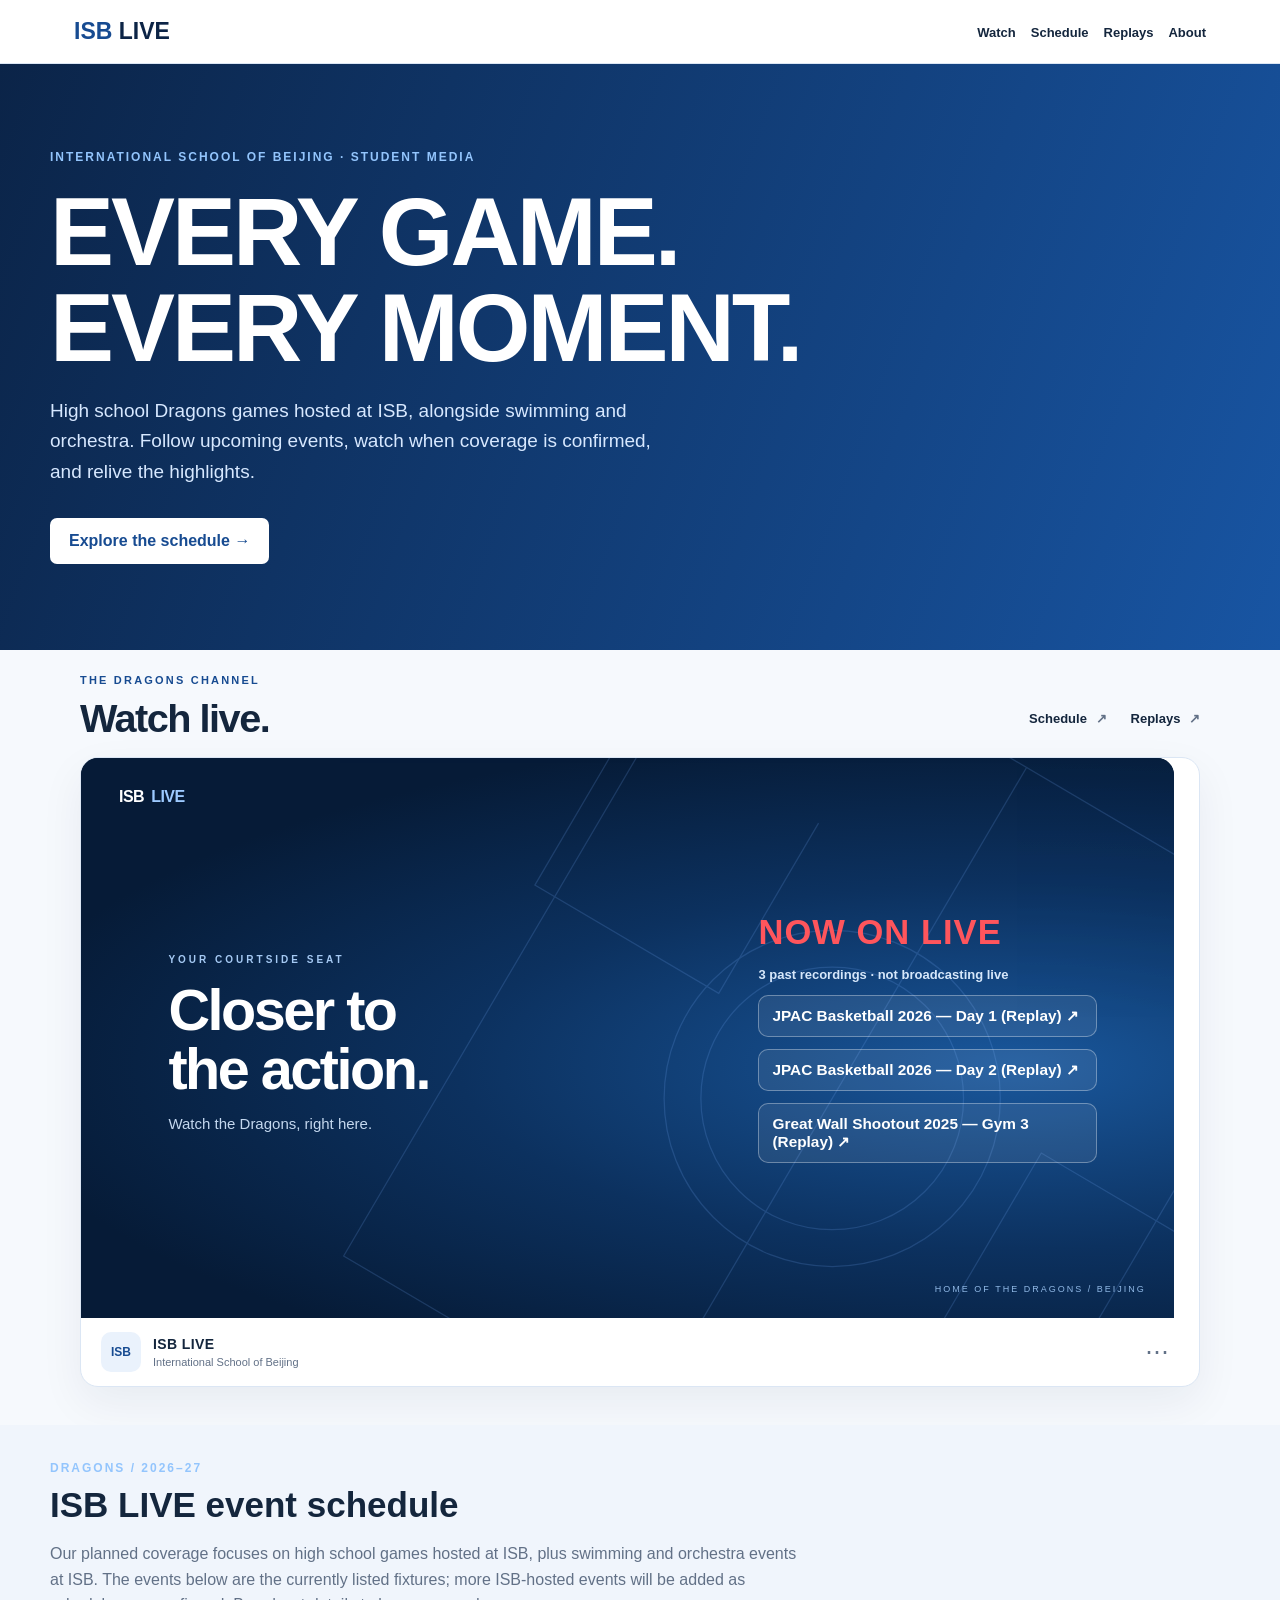
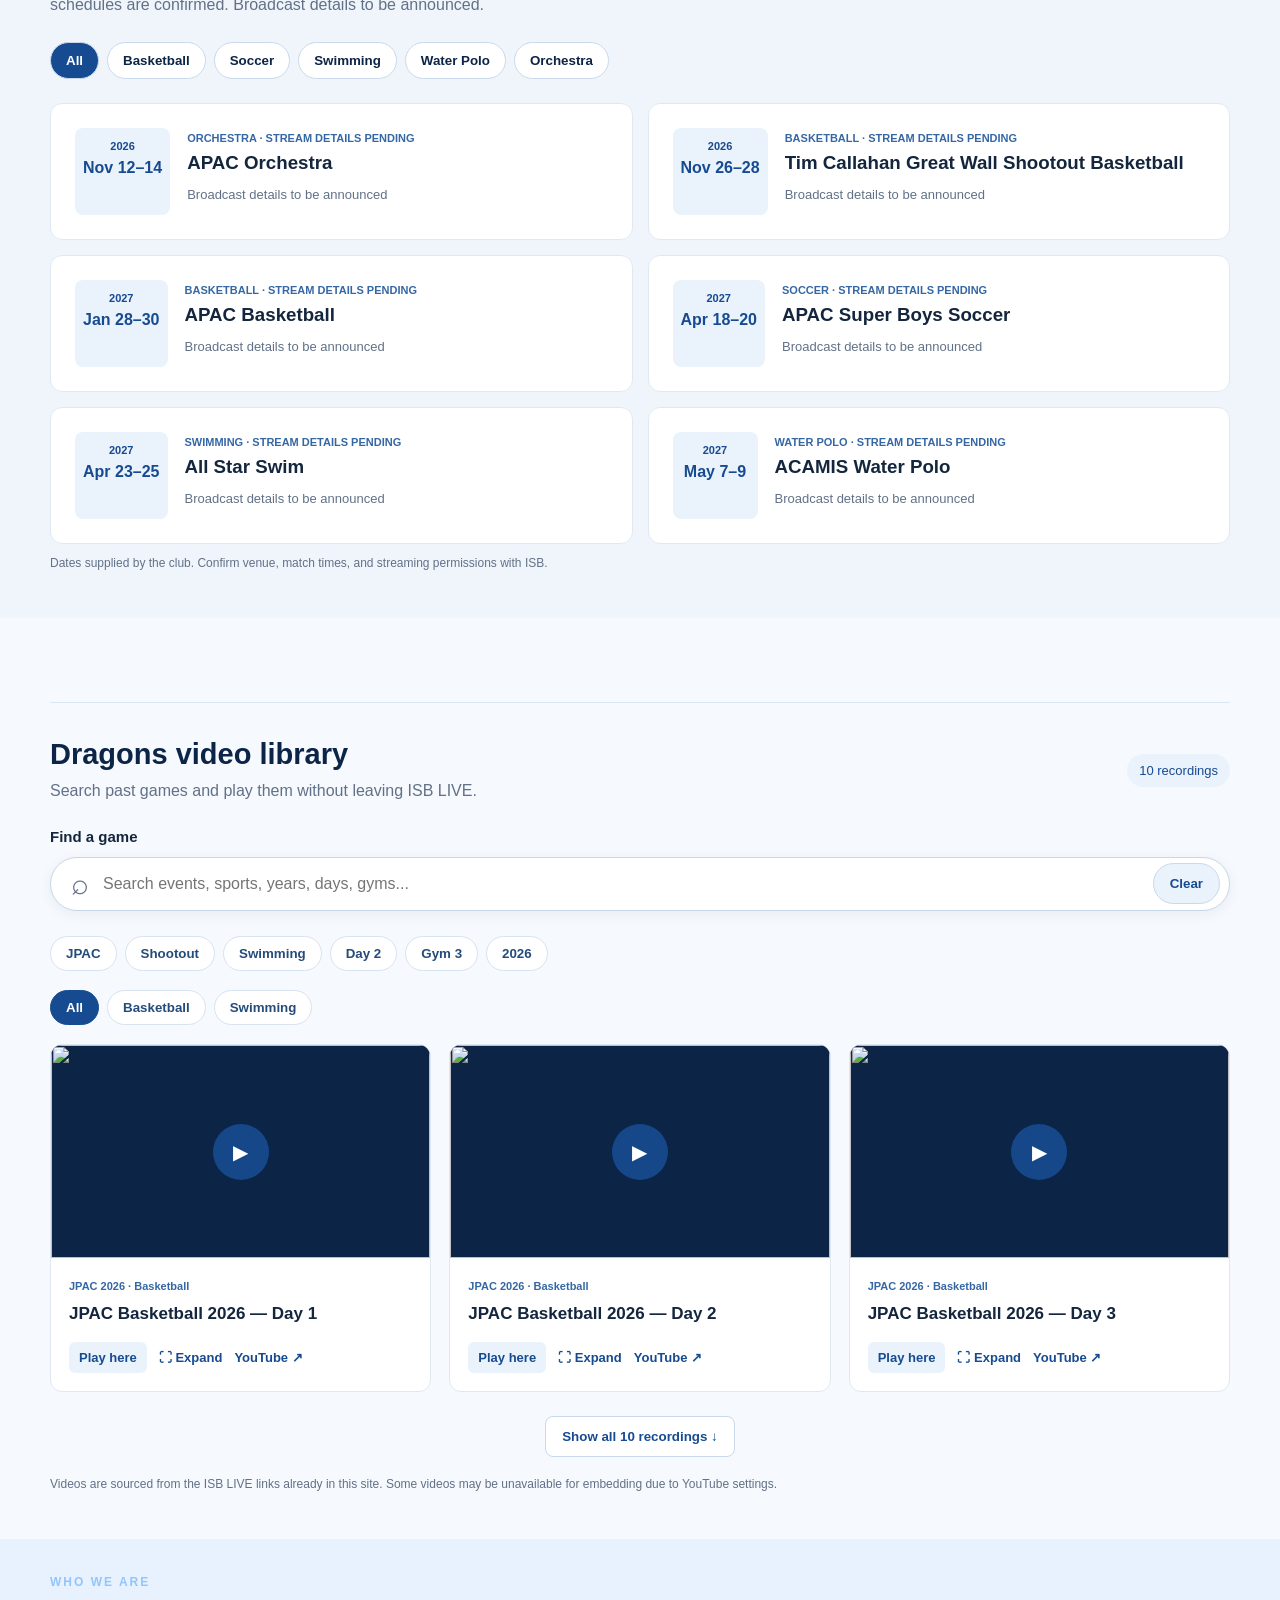
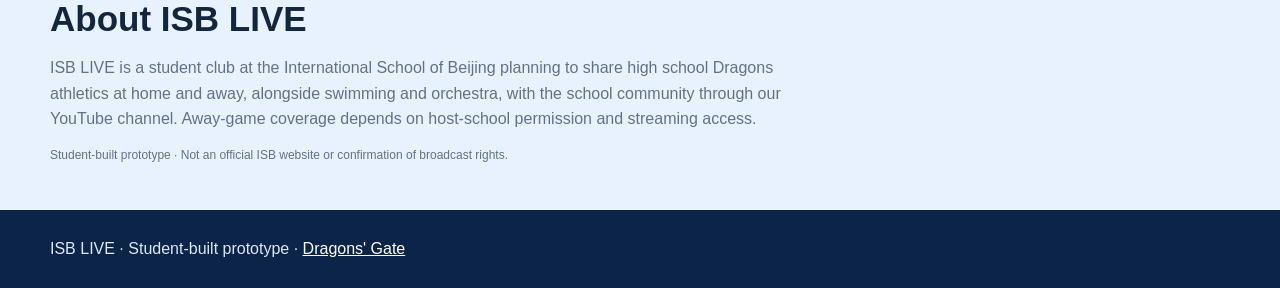
==== commit 4502f836: "Load updated NOW ON LIVE heading" ====
--- a/index.html
+++ b/index.html
@@ -63,7 +63,7 @@
   {title:"Great Wall Shootout 2025 — Gym 3 (Replay)",url:"https://www.youtube.com/watch?v=0ZHVGVKzp88"}
 ];
 </script>
-<script src="video-players.js?v=12" defer></script>
+<script src="video-players.js?v=13" defer></script>
 <script src="dragons-library.js?v=5" defer></script>
 <script>
 const events=[
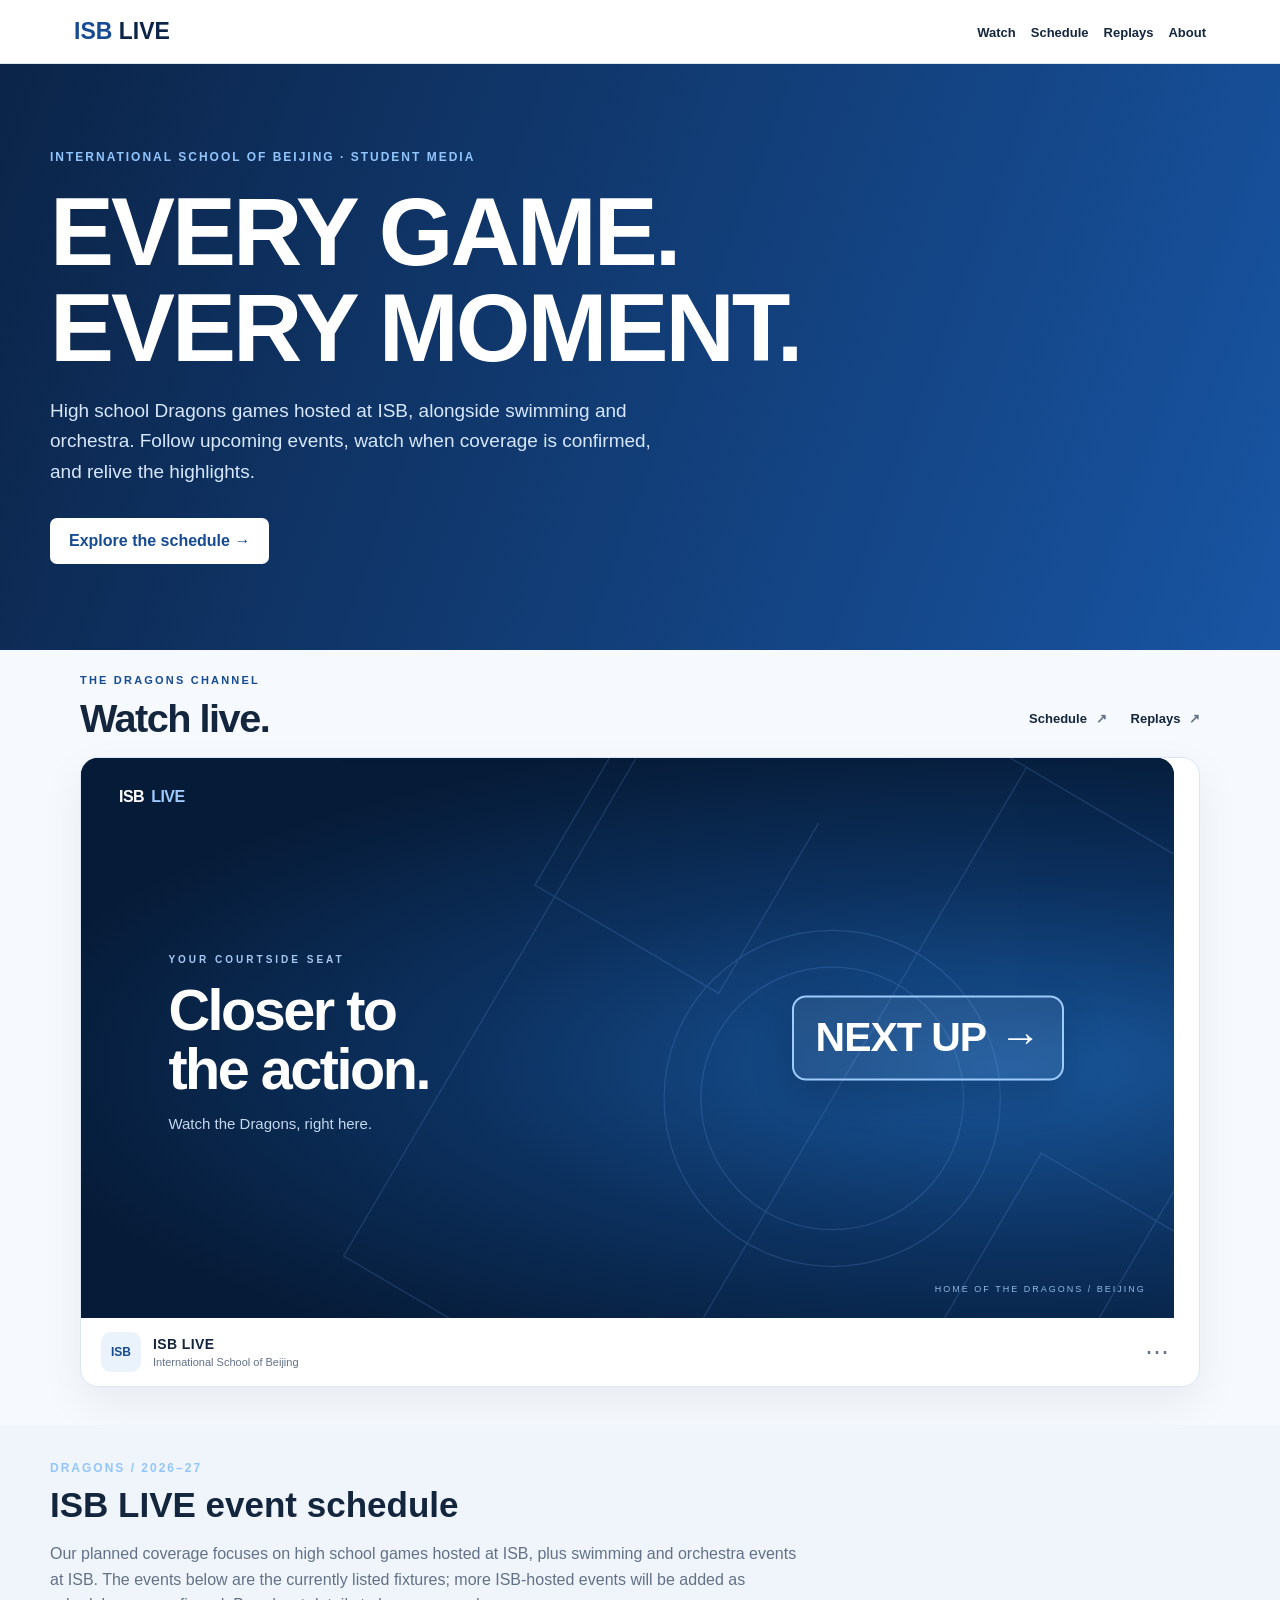
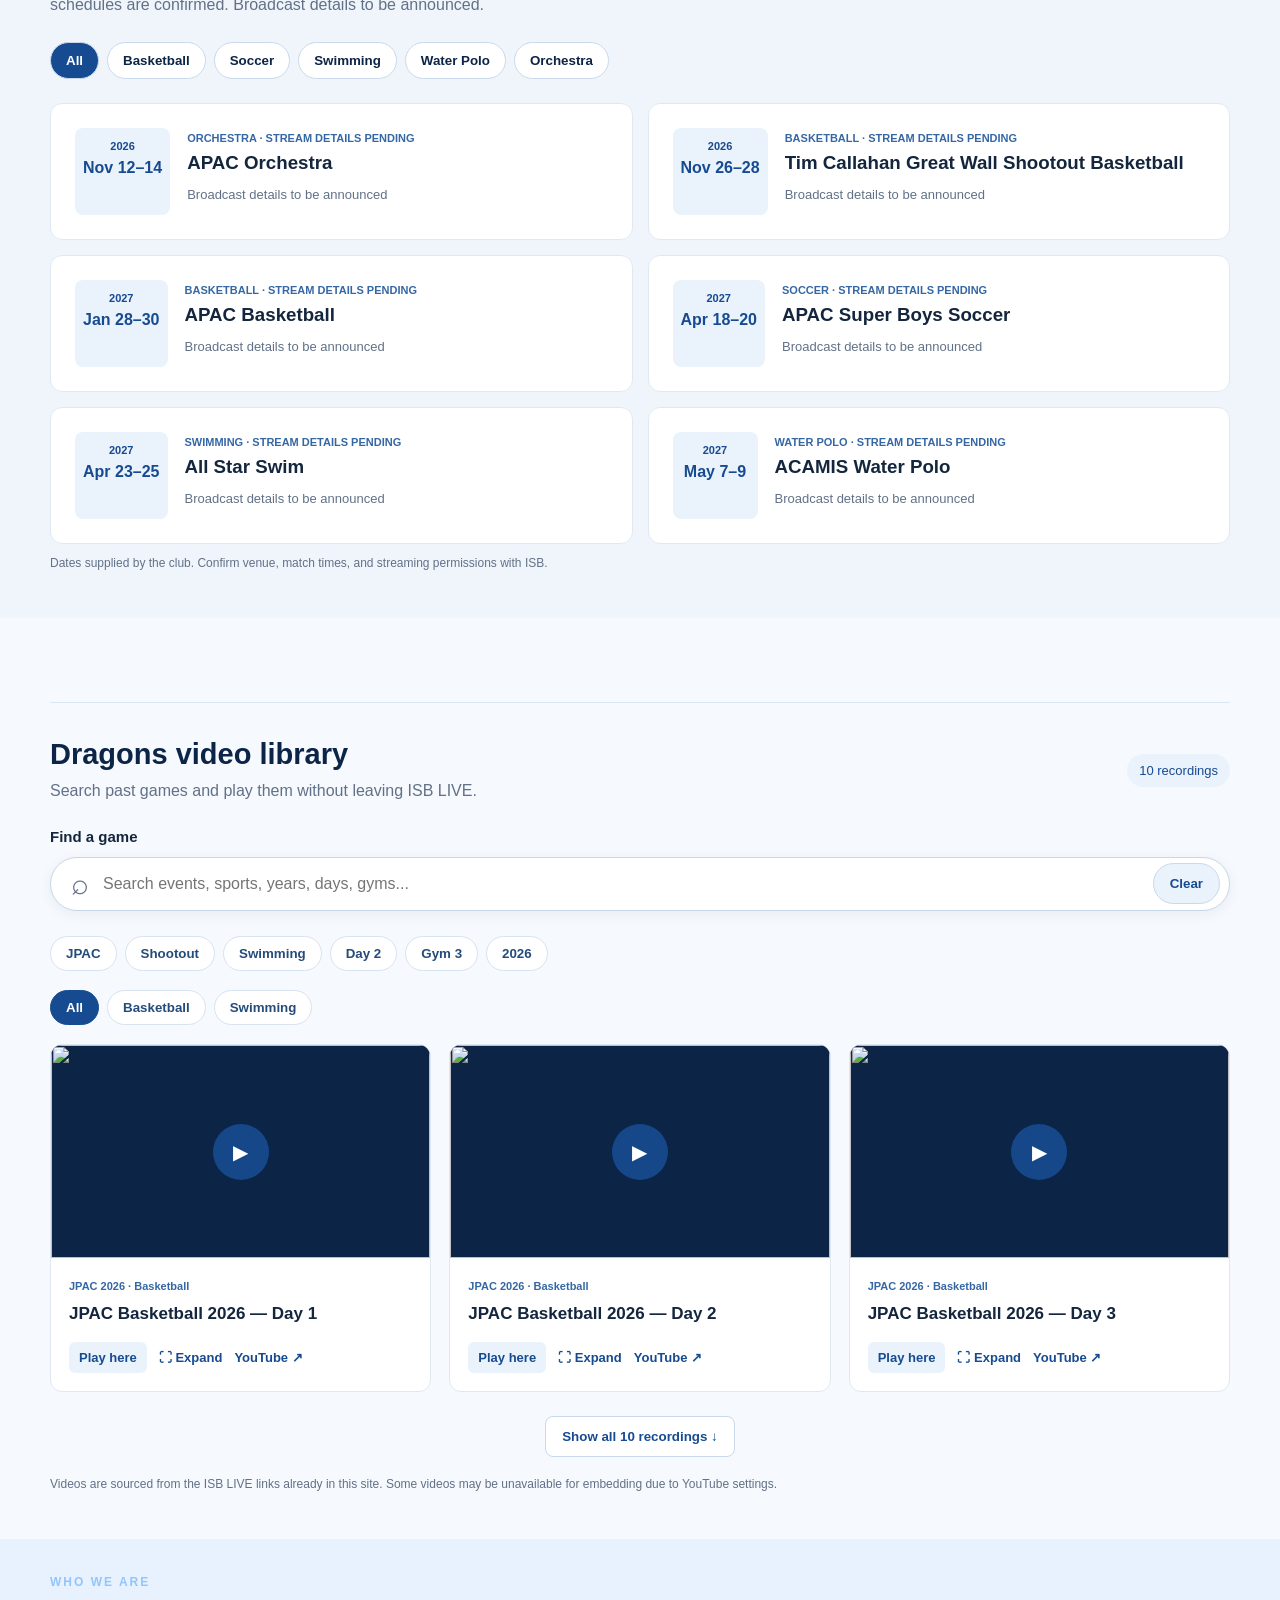
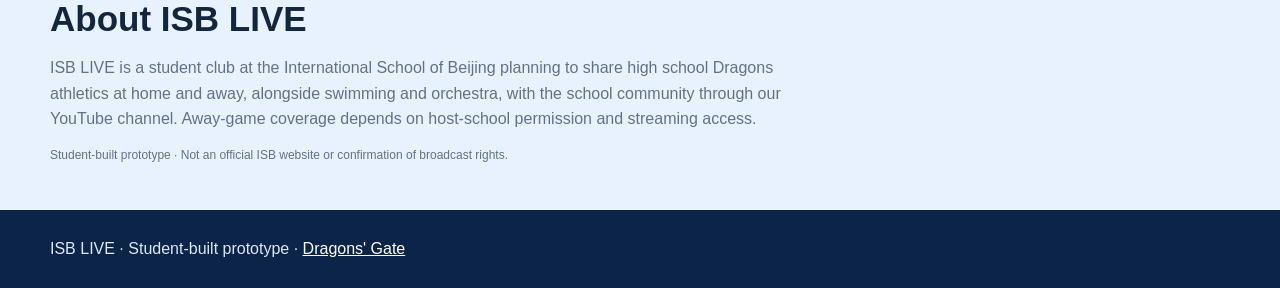
==== commit 347407e9: "Remove three classroom demo streams and restore NEXT UP status" ====
--- a/index.html
+++ b/index.html
@@ -7,7 +7,7 @@
 <style>
 :root{--blue:#174b91;--navy:#0c2446;--light:#eaf2fc;--ink:#14263d;--muted:#627187}*{box-sizing:border-box}body{margin:0;font-family:Arial,sans-serif;color:var(--ink);background:#f6f9fd}html{scroll-behavior:smooth;scroll-padding-top:0}section[id]{scroll-margin-top:0}header{z-index:10;background:white;border-bottom:1px solid #dbe6f4;position:relative;top:0}nav{max-width:1180px;margin:auto;padding:18px 24px;display:flex;justify-content:space-between;align-items:center;gap:16px}.logo{font-size:23px;font-weight:900;color:var(--blue)}.logo span{color:var(--navy)}nav a{color:var(--ink);text-decoration:none;font-size:13px;font-weight:bold;margin-left:15px}.hero{background:linear-gradient(110deg,#0b2448,#1855a3);color:white;padding:86px 24px}.wrap{max-width:1180px;margin:auto}.eyebrow{font-size:12px;letter-spacing:2px;text-transform:uppercase;font-weight:800;color:#93c5fd}.hero h1{font-size:clamp(48px,8vw,96px);line-height:1;letter-spacing:-3px;margin:20px 0}.hero p{max-width:610px;color:#d7e8ff;font-size:19px;line-height:1.6}.btn{transition:transform .25s ease,box-shadow .25s ease;display:inline-block;background:white;color:var(--blue);padding:14px 19px;border-radius:7px;font-weight:bold;text-decoration:none;margin-top:12px}.btn:hover{transform:translateY(-4px);box-shadow:0 12px 30px #071d3d55}.section{padding:36px 24px}.section h2{font-size:35px;margin:10px 0}.sub{color:var(--muted);line-height:1.6;max-width:760px}.livegrid{display:grid;grid-template-columns:1.5fr 1fr;gap:24px;margin-top:24px}.player{background:#091a31;color:white;border-radius:12px;min-height:300px;display:flex;flex-direction:column;justify-content:center;align-items:center;text-align:center;padding:25px}.player p{color:#b8cce5}.play{font-size:55px;color:#86b8f6}.side,.event,.replay{background:white;border:1px solid #e0e8f2;border-radius:12px;padding:24px}.pill{display:inline-block;background:#e9f2ff;color:#17559b;font-size:11px;font-weight:800;padding:8px 12px;border-radius:30px}.filters{display:flex;flex-wrap:wrap;gap:8px;margin:24px 0}.filter{background:white;border:1px solid #c9d9eb;color:var(--navy);padding:10px 15px;border-radius:30px;cursor:pointer;font-weight:bold}.filter{transition:background .25s,color .25s,transform .25s}.filter:hover{transform:translateY(-2px)}.filter.active{background:var(--blue);color:white}.events{display:grid;grid-template-columns:repeat(2,minmax(0,1fr));gap:15px}.event{display:flex;gap:17px;animation:cardIn .4s ease both;transition:transform .25s,box-shadow .25s}.event:hover{transform:translateY(-5px);box-shadow:0 14px 32px #173f7420}.date{min-width:85px;background:var(--light);color:var(--blue);border-radius:8px;text-align:center;padding:12px 8px;font-weight:900}.date small{display:block;font-size:11px;margin-bottom:7px}.event h3{margin:6px 0}.event p{color:var(--muted);font-size:13px}.tag{color:#3567a5;font-size:11px;font-weight:bold}.replays{display:grid;grid-template-columns:repeat(3,1fr);gap:18px;margin-top:24px}.replay{padding:0;overflow:hidden;min-width:0}.replay-body{padding:20px}.replay h3{font-size:19px;margin:0 0 8px}.replay a,.video-link{color:var(--blue);font-size:13px;font-weight:bold;line-height:1.6;text-underline-offset:3px}.video-frame{width:100%;aspect-ratio:16/9;min-height:200px;background:#091a31;overflow:hidden}.video-frame iframe,.video-frame video{display:block;width:100%;height:100%;border:0}.broadcast{min-width:0}.broadcast .video-frame{border-radius:12px}.video-frame video{object-fit:contain}.video-help{font-size:13px;line-height:1.6;color:var(--muted);margin:12px 0 0}a:focus-visible,button:focus-visible,select:focus-visible{outline:3px solid #3b82c9;outline-offset:4px}.replay-controls{display:flex;align-items:center;justify-content:space-between;gap:12px;margin-top:16px}.replay-controls select{flex:1;min-width:0;max-width:230px;padding:9px 30px 9px 12px;border:1px solid #e0e8f2;border-radius:7px;background:#f6f9fd;color:var(--ink);font:inherit;font-size:13px;cursor:pointer}.replay-meta{font-size:13px;color:var(--muted)}.replay-options.source-links{position:relative;margin:0;flex-shrink:0}.replay-options summary{display:flex;align-items:center;justify-content:center;list-style:none;width:44px;height:44px;border-radius:7px;font-size:24px;line-height:1;color:var(--muted)}.replay-options summary::-webkit-details-marker{display:none}.replay-options summary:hover,.replay-options[open] summary{background:var(--light);color:var(--blue)}.replay-options summary:focus-visible{outline:3px solid #3b82c9;outline-offset:2px}.source-menu{position:absolute;right:0;bottom:calc(100% + 6px);z-index:2;width:225px;padding:6px 16px 16px;background:white;border:1px solid #e0e8f2;border-radius:9px;box-shadow:0 8px 24px #0c244620}.source-menu a{display:block}.replay-options .source-menu a{margin-right:0}.player-refresh{margin-top:12px;padding:11px 15px;border:1px solid #c9d9eb;border-radius:7px;background:white;color:var(--blue);font:inherit;font-weight:bold;cursor:pointer}.source-links{margin-top:14px;font-size:13px;color:var(--muted)}.source-links summary{cursor:pointer;text-underline-offset:3px}.source-links a{display:inline-block;margin:12px 8px 0 0}.thumb{height:120px;background:linear-gradient(135deg,#0e315f,#3b82c9);color:white;font-size:45px;display:flex;align-items:center;justify-content:center;border-radius:7px;margin-bottom:15px}.reveal{opacity:0;transform:translateY(25px);transition:opacity .7s ease,transform .7s ease}.reveal.visible{opacity:1;transform:none}@keyframes cardIn{from{opacity:0;transform:translateY(14px)}to{opacity:1;transform:translateY(0)}}@media(prefers-reduced-motion:reduce){html{scroll-behavior:auto}.reveal{opacity:1;transform:none;transition:none}.event{animation:none}.btn,.filter{transition:none}}.about{background:#e8f2ff}.foot{background:#0b2448;color:#dce8f8;padding:30px 24px}.foot a{color:white}.note{font-size:12px;color:var(--muted)}@media(max-width:750px){.livegrid,.events,.replays{grid-template-columns:1fr}nav{flex-wrap:wrap}.hero{padding:65px 20px}.section{padding:30px 20px}}
 </style>
-<link rel="stylesheet" href="watch.css?v=12">
+<link rel="stylesheet" href="watch.css?v=14">
 <link rel="stylesheet" href="dragons-library.css?v=5">
 </head>
 <body>
@@ -55,15 +55,7 @@
 <section class="section" id="replays"><div class="wrap"></div></section>
 <section class="section about" id="about"><div class="wrap"><div class="eyebrow">Who we are</div><h2>About ISB LIVE</h2><p class="sub">ISB LIVE is a student club at the International School of Beijing planning to share high school Dragons athletics at home and away, alongside swimming and orchestra, with the school community through our YouTube channel. Away-game coverage depends on host-school permission and streaming access.</p><p class="note">Student-built prototype · Not an official ISB website or confirmation of broadcast rights.</p></div></section>
 <footer class="foot"><div class="wrap">ISB LIVE · Student-built prototype · <a href="https://www.isb.cn/dg">Dragons' Gate</a></div></footer>
-<script>
-// Classroom demonstration only: these are past recordings, NOT actual live broadcasts.
-window.ISB_LIVE_NOW = [
-  {title:"JPAC Basketball 2026 — Day 1 (Replay)",url:"https://www.youtube.com/watch?v=WN6uZCXot64"},
-  {title:"JPAC Basketball 2026 — Day 2 (Replay)",url:"https://www.youtube.com/watch?v=xBkpdGtY3BM"},
-  {title:"Great Wall Shootout 2025 — Gym 3 (Replay)",url:"https://www.youtube.com/watch?v=0ZHVGVKzp88"}
-];
-</script>
-<script src="video-players.js?v=13" defer></script>
+<script src="video-players.js?v=14" defer></script>
 <script src="dragons-library.js?v=5" defer></script>
 <script>
 const events=[
--- a/watch.css
+++ b/watch.css
@@ -80,3 +80,6 @@
 .watch-wrap{width:min(100%,1120px);max-width:1120px;margin-inline:auto}.watch-section{padding:24px 24px 38px}.watch-shell{max-width:1120px;margin-inline:auto}.live-stage{height:auto;min-height:0;aspect-ratio:16 / 8.2;max-height:560px}.cover-content{left:8%;width:43%;top:50%;transform:translateY(-43%)}.cover-content h3{font-size:clamp(36px,4.5vw,65px)}.live-cover-status{position:absolute;left:auto!important;right:7%!important;top:50%!important;bottom:auto!important;width:31%;transform:translateY(-50%)!important;display:flex;justify-content:center;align-items:center;text-align:center}.next-up-link{font-size:clamp(25px,3.2vw,46px);white-space:nowrap;padding:18px 22px}.watch-toolbar{padding:12px 20px}@media(max-width:700px){.watch-section{padding:18px 14px 30px}.live-stage{aspect-ratio:4 / 5;max-height:540px}.cover-content{left:7%;top:33%;width:86%;transform:translateY(-40%)}.cover-content h3{font-size:clamp(35px,8vw,53px)}.live-cover-status{top:auto!important;bottom:13%!important;left:7%!important;right:7%!important;width:auto;transform:none!important;justify-content:flex-start}.next-up-link{font-size:clamp(23px,6vw,34px);padding:12px 16px}}
 
 .live-demo-note{color:#d6e7fa;font-size:13px;font-weight:600;margin:0 0 13px}.live-cover-status:has(.live-now-list){display:block;text-align:left}.live-now-list{max-height:280px;overflow:auto}.live-now-list button{font-size:clamp(13px,1.2vw,17px);padding:11px 13px}@media(max-width:700px){.live-now-list{max-height:180px}.live-demo-note{font-size:11px}}
+
+/* Official live-status heading: vivid red when confirmed broadcasts are configured. */
+.live-now-heading{color:#ff0000!important}
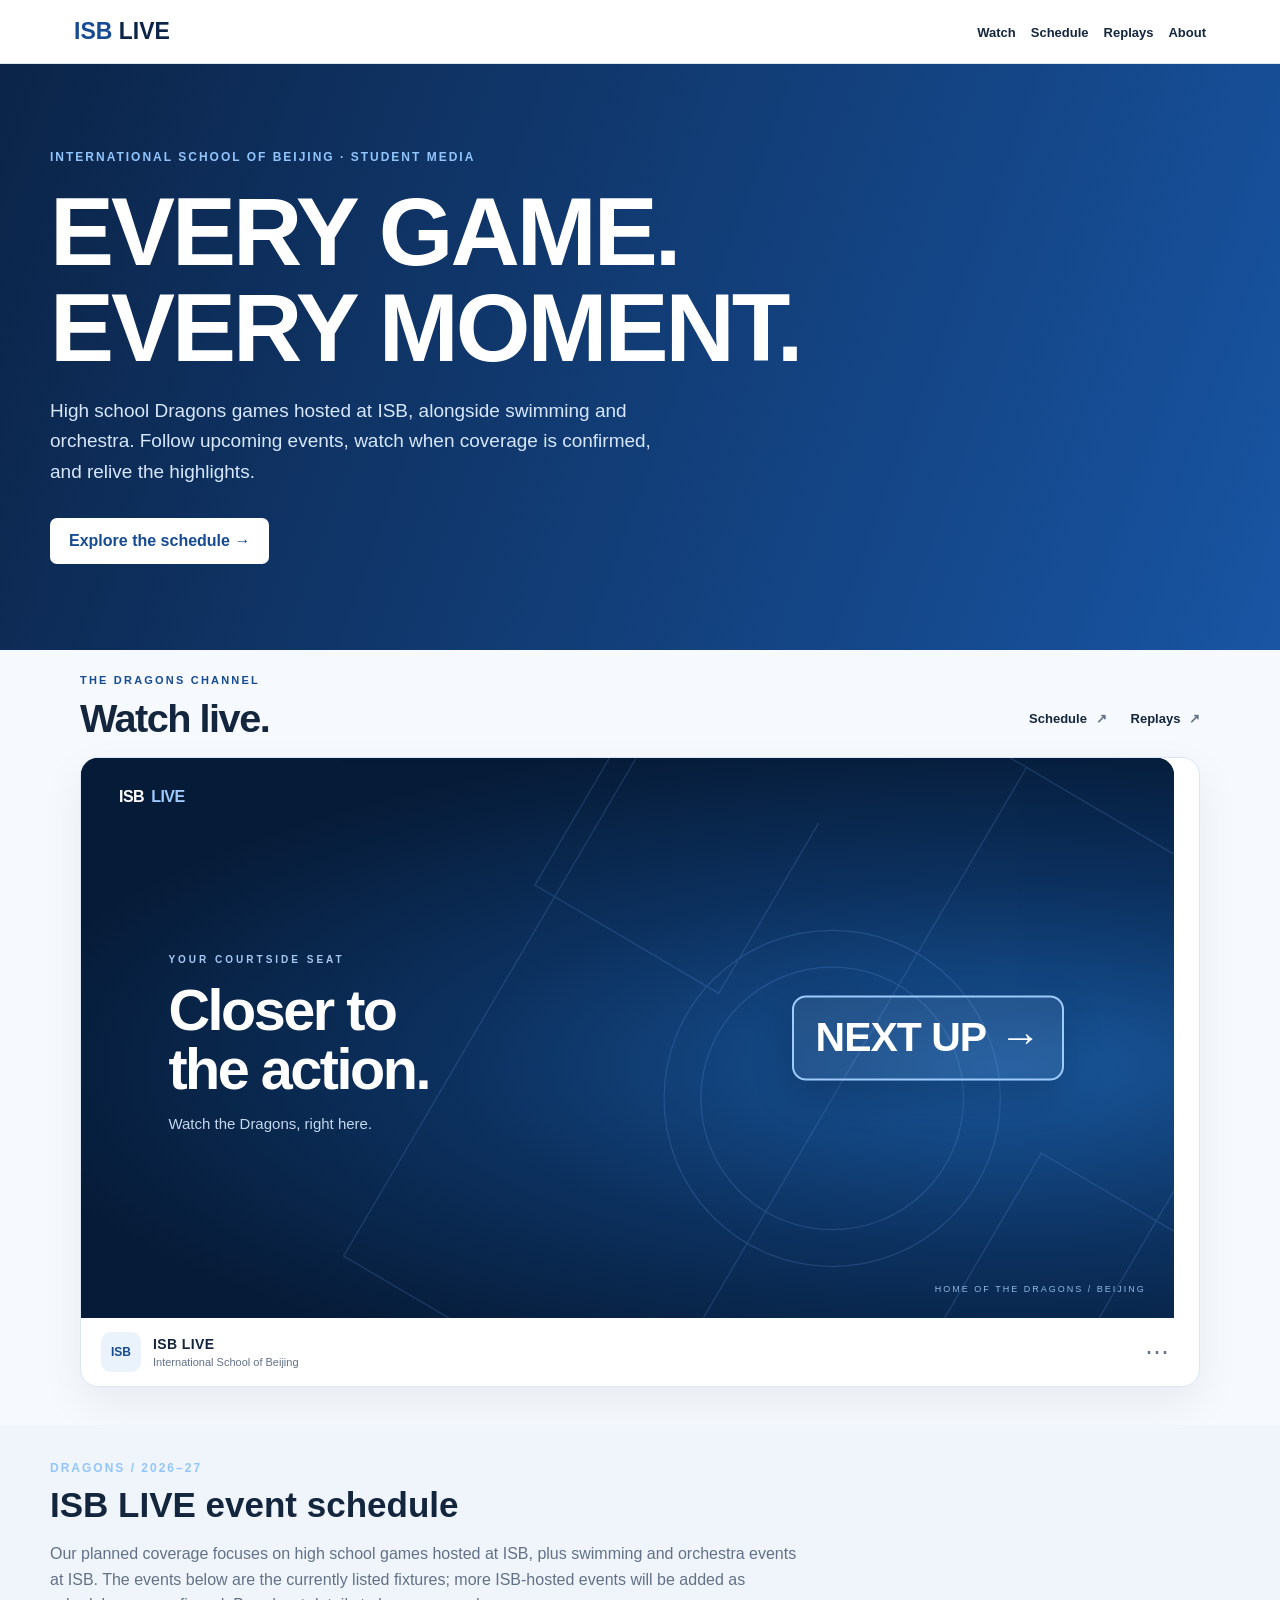
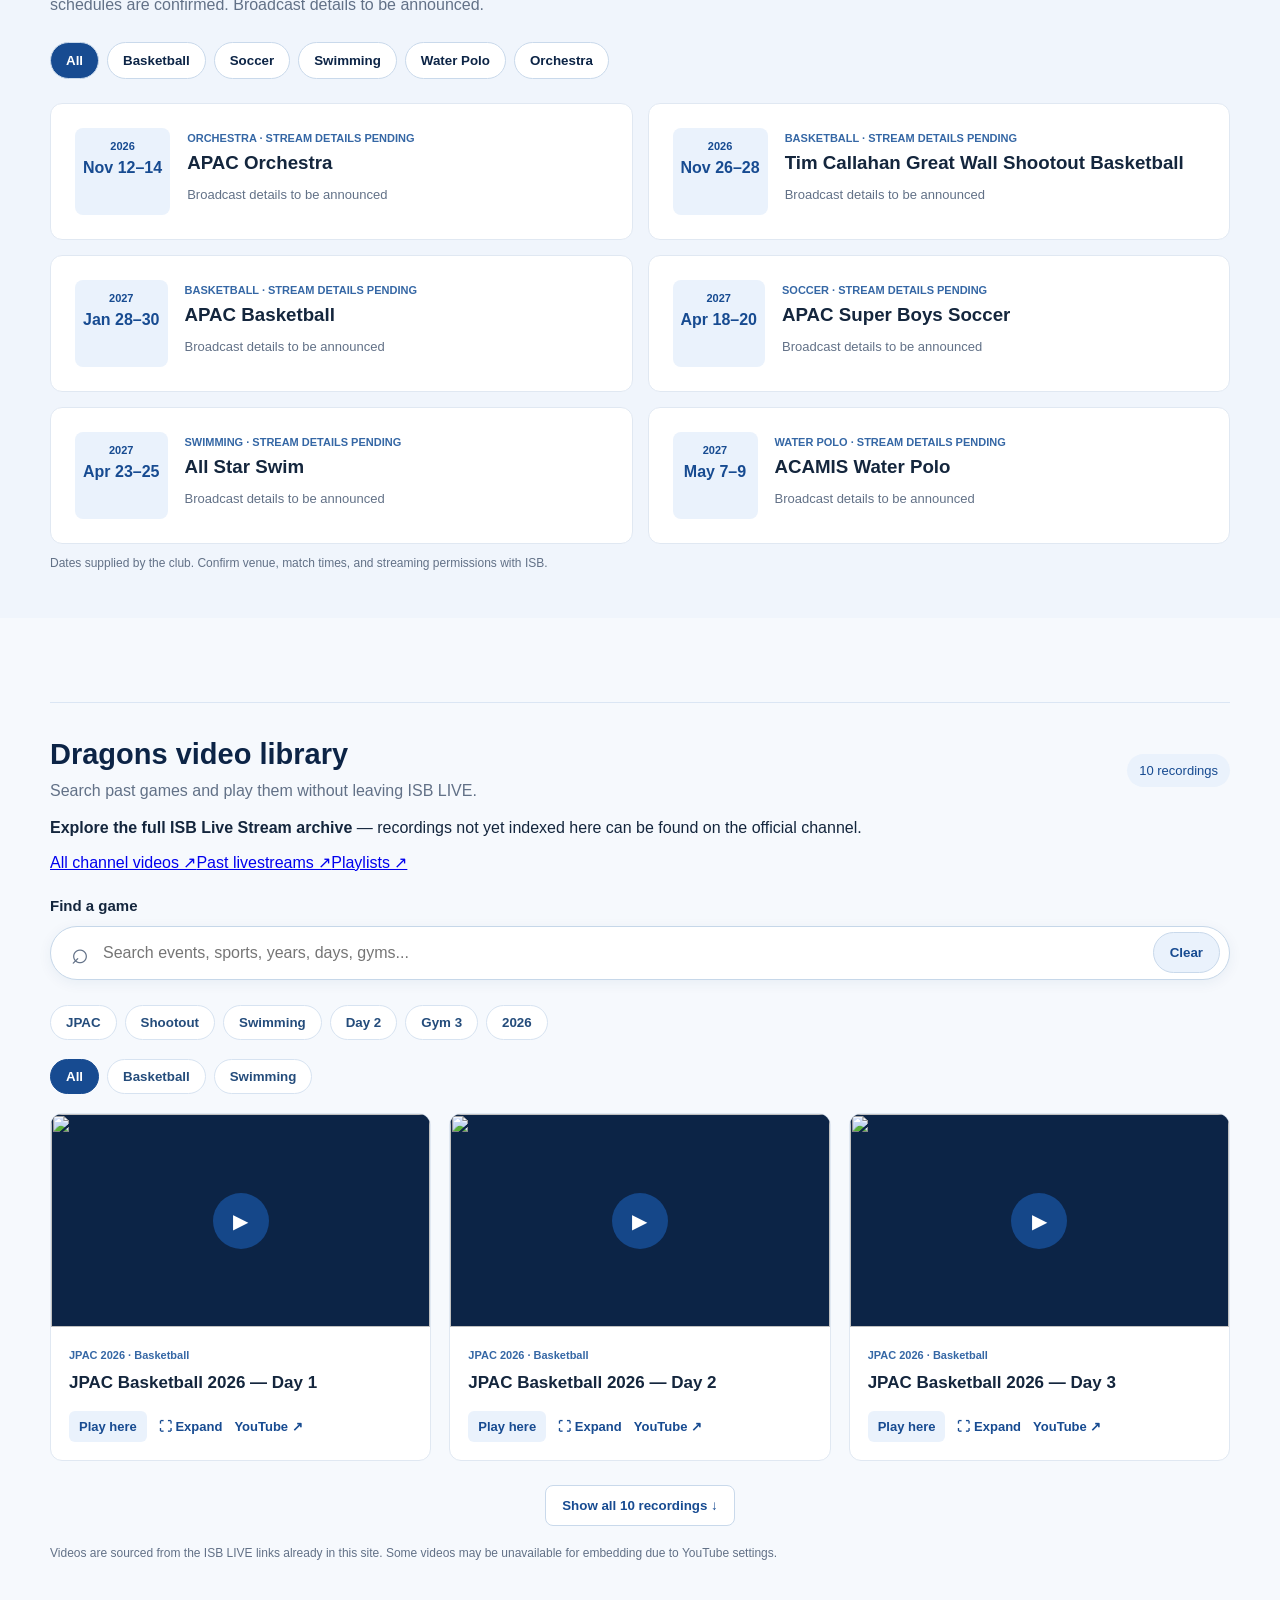
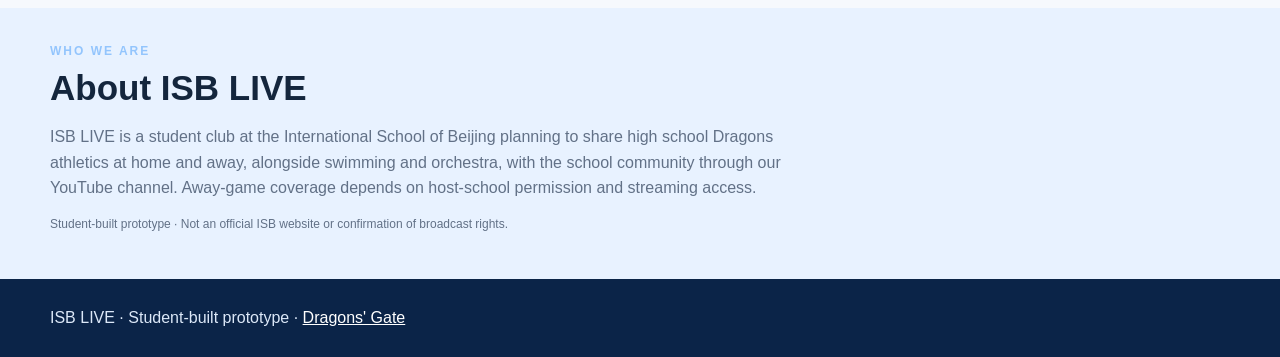
==== commit 8a74b1fd: "Refresh Dragons library channel navigation" ====
--- a/index.html
+++ b/index.html
@@ -56,7 +56,7 @@
 <section class="section about" id="about"><div class="wrap"><div class="eyebrow">Who we are</div><h2>About ISB LIVE</h2><p class="sub">ISB LIVE is a student club at the International School of Beijing planning to share high school Dragons athletics at home and away, alongside swimming and orchestra, with the school community through our YouTube channel. Away-game coverage depends on host-school permission and streaming access.</p><p class="note">Student-built prototype · Not an official ISB website or confirmation of broadcast rights.</p></div></section>
 <footer class="foot"><div class="wrap">ISB LIVE · Student-built prototype · <a href="https://www.isb.cn/dg">Dragons' Gate</a></div></footer>
 <script src="video-players.js?v=14" defer></script>
-<script src="dragons-library.js?v=5" defer></script>
+<script src="dragons-library.js?v=6" defer></script>
 <script>
 const events=[
 {date:"Nov 12–14",name:"APAC Orchestra",sport:"Orchestra",year:"2026"},
